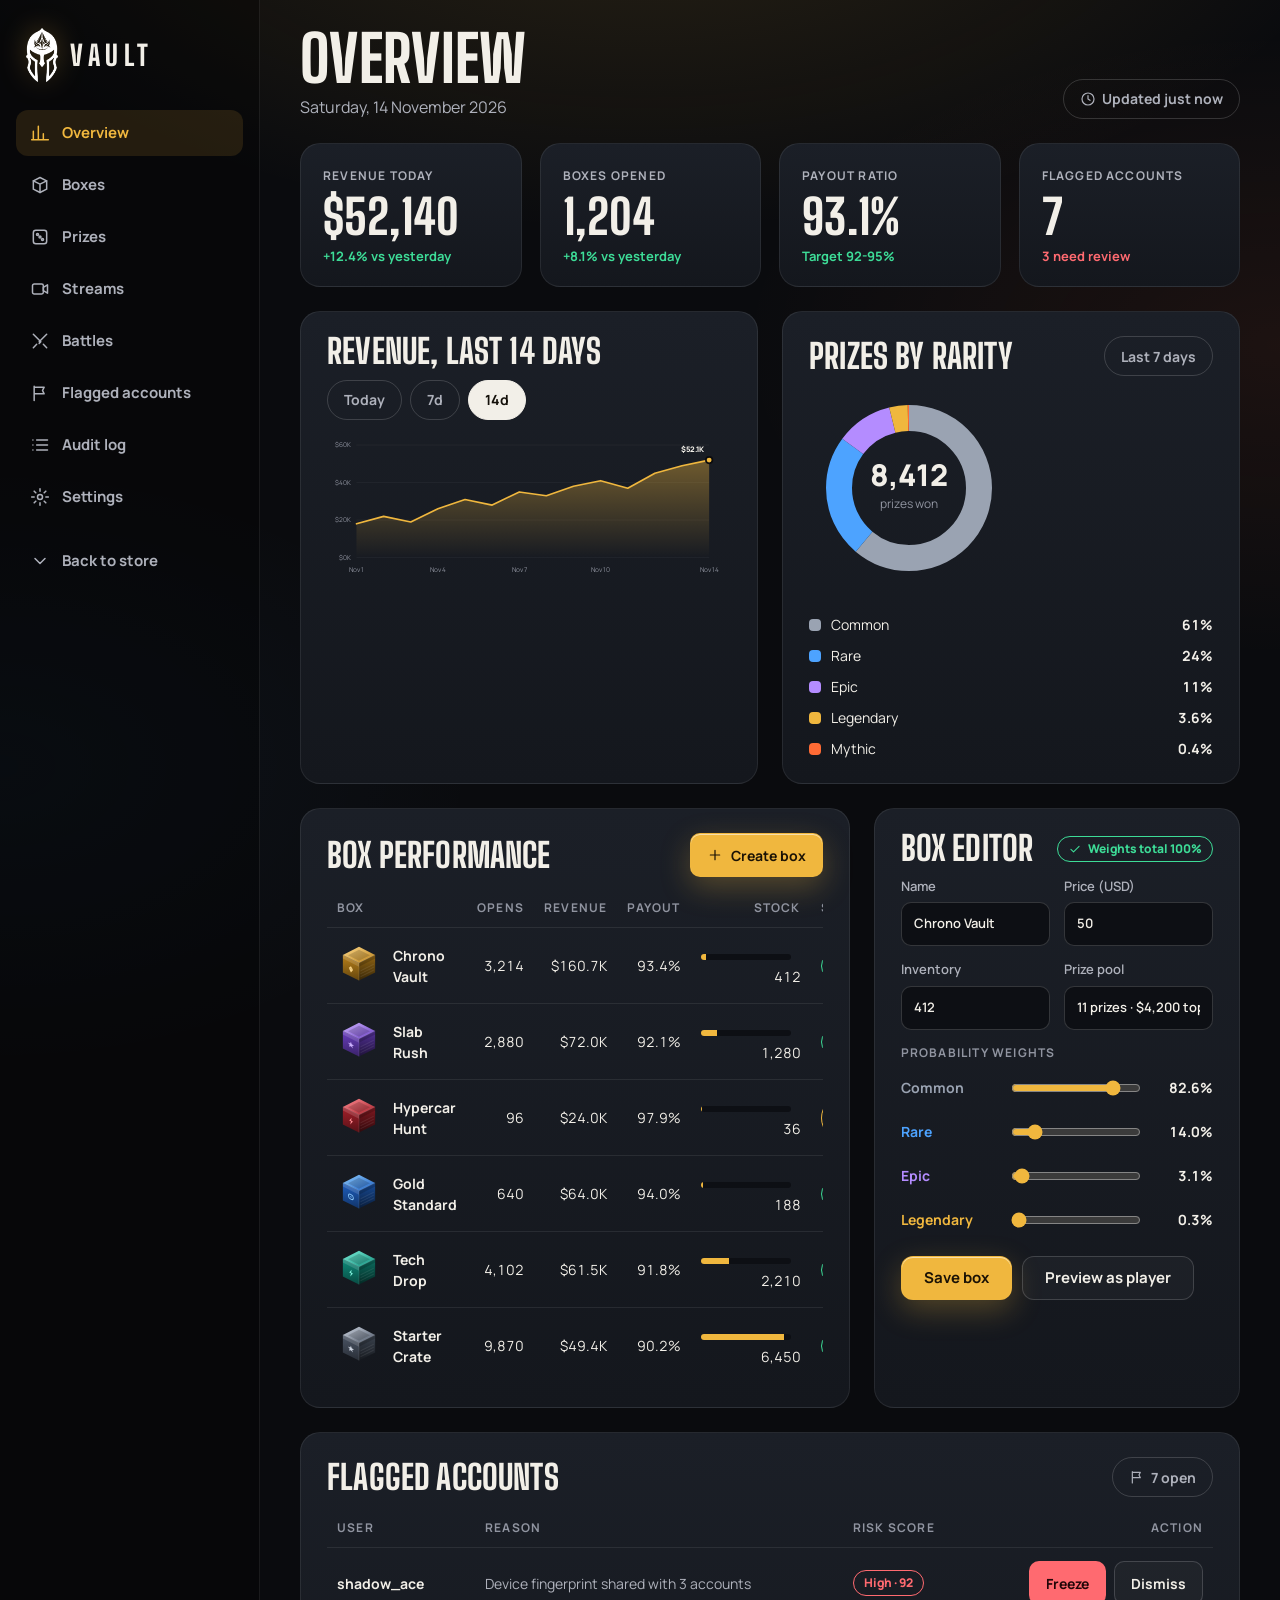
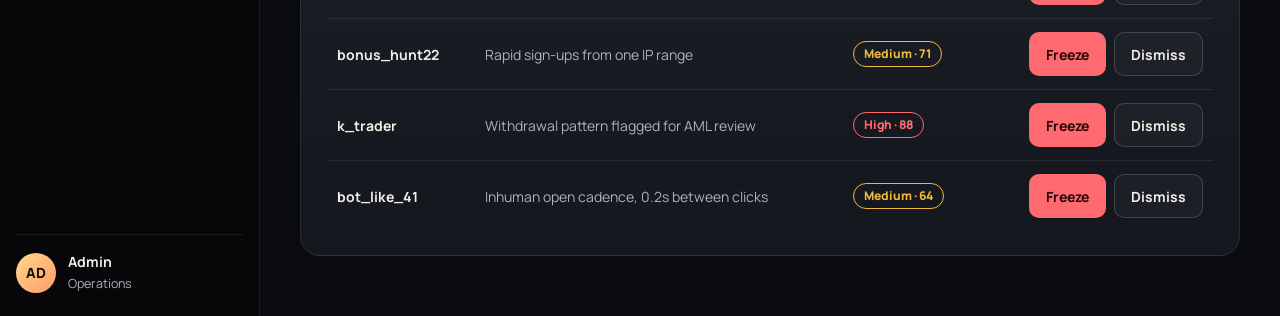
==== admin.html @ a66307c8 "file structure changesd" ====
<!doctype html>
<html lang="en">
<head>
<meta charset="utf-8">
<meta name="viewport" content="width=device-width, initial-scale=1">
<title>Vault Admin</title>
<link rel="preconnect" href="https://fonts.googleapis.com">
<link rel="preconnect" href="https://fonts.gstatic.com" crossorigin>
<link href="https://fonts.googleapis.com/css2?family=Big+Shoulders+Display:wght@700;800;900&family=Manrope:wght@400;500;600;700;800&display=swap" rel="stylesheet">
<link rel="icon" href="assets/vault-helmet.png">
<link rel="stylesheet" href="css/base.css">
<link rel="stylesheet" href="css/admin.css">
</head>
<body>
<div class="pg"><div class="ad"><aside class="sb"><a class="brand" href="index.html"><img src="assets/vault-helmet.png" alt=""><b>Vault</b></a><a class="n on" href="admin.html"><svg class="ic" width="20" height="20" viewBox="0 0 24 24" fill="none" stroke="currentColor" stroke-width="1.8" stroke-linecap="round" stroke-linejoin="round" aria-hidden="true"><path d="M4 20V10M10 20V4M16 20v-7M22 20H2"/></svg>Overview</a><a class="n" href="admin.html"><svg class="ic" width="20" height="20" viewBox="0 0 24 24" fill="none" stroke="currentColor" stroke-width="1.8" stroke-linecap="round" stroke-linejoin="round" aria-hidden="true"><path d="M12 3l8 4v10l-8 4-8-4V7z"/><path d="M4 7l8 4 8-4M12 11v10"/></svg>Boxes</a><a class="n" href="admin.html"><svg class="ic" width="20" height="20" viewBox="0 0 24 24" fill="none" stroke="currentColor" stroke-width="1.8" stroke-linecap="round" stroke-linejoin="round" aria-hidden="true"><rect x="4" y="4" width="16" height="16" rx="3"/><circle cx="9" cy="9" r="1.2"/><circle cx="15" cy="15" r="1.2"/><circle cx="12" cy="12" r="1.2"/></svg>Prizes</a><a class="n" href="admin.html"><svg class="ic" width="20" height="20" viewBox="0 0 24 24" fill="none" stroke="currentColor" stroke-width="1.8" stroke-linecap="round" stroke-linejoin="round" aria-hidden="true"><rect x="3" y="6" width="13" height="12" rx="2"/><path d="M16 10l5-3v10l-5-3z"/></svg>Streams</a><a class="n" href="admin.html"><svg class="ic" width="20" height="20" viewBox="0 0 24 24" fill="none" stroke="currentColor" stroke-width="1.8" stroke-linecap="round" stroke-linejoin="round" aria-hidden="true"><path d="M4 4l9 9M20 4l-9 9M4 20l4-4M20 20l-4-4M13 13l-2 2"/></svg>Battles</a><a class="n" href="admin.html"><svg class="ic" width="20" height="20" viewBox="0 0 24 24" fill="none" stroke="currentColor" stroke-width="1.8" stroke-linecap="round" stroke-linejoin="round" aria-hidden="true"><path d="M5 21V4M5 5h12l-2 4 2 4H5"/></svg>Flagged accounts</a><a class="n" href="admin.html"><svg class="ic" width="20" height="20" viewBox="0 0 24 24" fill="none" stroke="currentColor" stroke-width="1.8" stroke-linecap="round" stroke-linejoin="round" aria-hidden="true"><path d="M8 6h13M8 12h13M8 18h13M3.5 6h.01M3.5 12h.01M3.5 18h.01"/></svg>Audit log</a><a class="n" href="admin.html"><svg class="ic" width="20" height="20" viewBox="0 0 24 24" fill="none" stroke="currentColor" stroke-width="1.8" stroke-linecap="round" stroke-linejoin="round" aria-hidden="true"><circle cx="12" cy="12" r="3"/><path d="M12 2v3M12 19v3M2 12h3M19 12h3M5 5l2 2M17 17l2 2M19 5l-2 2M7 17l-2 2"/></svg>Settings</a><a class="n" href="index.html" style="margin-top:12px"><svg class="ic" width="20" height="20" viewBox="0 0 24 24" fill="none" stroke="currentColor" stroke-width="1.8" stroke-linecap="round" stroke-linejoin="round" aria-hidden="true"><path d="M6 9l6 6 6-6"/></svg> Back to store</a><div class="g"><span class="av">AD</span><span><b style="display:block;font-size:14px">Admin</b><small style="color:var(--mu)">Operations</small></span></div></aside><main class="mn"><div style="display:flex;justify-content:space-between;align-items:flex-end;gap:16px;flex-wrap:wrap"><div><h1 class="disp" style="font-size:64px">Overview</h1><p class="sub" style="margin-top:6px">Saturday, 14 November 2026</p></div><span class="chip"><svg class="ic" width="16" height="16" viewBox="0 0 24 24" fill="none" stroke="currentColor" stroke-width="1.8" stroke-linecap="round" stroke-linejoin="round" aria-hidden="true"><circle cx="12" cy="12" r="9"/><path d="M12 7v5l3 2"/></svg> Updated just now</span></div><div class="k4"><div class="card kp"><small>Revenue today</small><div class="v num">$52,140</div><div class="d up ">+12.4% vs yesterday</div></div><div class="card kp"><small>Boxes opened</small><div class="v num">1,204</div><div class="d up ">+8.1% vs yesterday</div></div><div class="card kp"><small>Payout ratio</small><div class="v num">93.1%</div><div class="d up ">Target 92-95%</div></div><div class="card kp"><small>Flagged accounts</small><div class="v num">7</div><div class="d dn ">3 need review</div></div></div><div class="two"><div class="card pn"><div class="hd"><h2 class="disp">Revenue, last 14 days</h2><div style="display:flex;gap:8px"><button class="chip" type="button">Today</button><button class="chip" type="button">7d</button><button class="chip on" type="button">14d</button></div></div><svg viewBox="0 0 740 270" style="width:100%;height:auto;display:block" role="img" aria-label="Revenue from Nov 1 to Nov 14 rising from 18 thousand to 52 thousand dollars"><defs><linearGradient id="rv" x1="0" y1="0" x2="0" y2="1"><stop offset="0" stop-color="#f0b73e" stop-opacity=".4"/><stop offset="1" stop-color="#f0b73e" stop-opacity="0"/></linearGradient></defs><line x1="54" x2="700" y1="230.0" y2="230.0" stroke="rgba(255,255,255,.08)"/><text x="44" y="234.0" text-anchor="end" fill="#9094a0" font-size="12">$0K</text><line x1="54" x2="700" y1="161.3" y2="161.3" stroke="rgba(255,255,255,.08)"/><text x="44" y="165.3" text-anchor="end" fill="#9094a0" font-size="12">$20K</text><line x1="54" x2="700" y1="92.7" y2="92.7" stroke="rgba(255,255,255,.08)"/><text x="44" y="96.7" text-anchor="end" fill="#9094a0" font-size="12">$40K</text><line x1="54" x2="700" y1="24.0" y2="24.0" stroke="rgba(255,255,255,.08)"/><text x="44" y="28.0" text-anchor="end" fill="#9094a0" font-size="12">$60K</text><text x="54.0" y="256" text-anchor="middle" fill="#9094a0" font-size="12">Nov 1</text><text x="203.1" y="256" text-anchor="middle" fill="#9094a0" font-size="12">Nov 4</text><text x="352.2" y="256" text-anchor="middle" fill="#9094a0" font-size="12">Nov 7</text><text x="501.2" y="256" text-anchor="middle" fill="#9094a0" font-size="12">Nov 10</text><text x="700.0" y="256" text-anchor="middle" fill="#9094a0" font-size="12">Nov 14</text><path d="M54.0 168.2 L103.7 154.5 L153.4 164.8 L203.1 140.7 L252.8 123.6 L302.5 133.9 L352.2 109.8 L401.8 116.7 L451.5 99.5 L501.2 89.2 L550.9 103.0 L600.6 75.5 L650.3 61.8 L700.0 51.5 L700 230 L54 230Z" fill="url(#rv)"/><path d="M54.0 168.2 L103.7 154.5 L153.4 164.8 L203.1 140.7 L252.8 123.6 L302.5 133.9 L352.2 109.8 L401.8 116.7 L451.5 99.5 L501.2 89.2 L550.9 103.0 L600.6 75.5 L650.3 61.8 L700.0 51.5" fill="none" stroke="#f0b73e" stroke-width="3" stroke-linejoin="round" stroke-linecap="round"/><circle cx="700.0" cy="51.5" r="6" fill="#f0b73e" stroke="#0a0b0e" stroke-width="3"/><text x="690.0" y="37.5" text-anchor="end" fill="#f2efe8" font-size="14" font-weight="800">$52.1K</text></svg></div><div class="card pn"><div class="hd"><h2 class="disp">Prizes by rarity</h2><span class="chip">Last 7 days</span></div><div style="display:flex;gap:26px;align-items:center;flex-wrap:wrap"><svg viewBox="0 0 200 200" width="200" height="200" role="img" aria-label="Prize distribution by rarity: 61 percent common, 24 rare, 11 epic, 3.6 legendary, 0.4 mythic"><circle cx="100" cy="100" r="70" fill="none" stroke="#9aa3b2" stroke-width="26" stroke-dasharray="268.29 171.53" stroke-dashoffset="0.00" transform="rotate(-90 100 100)"/><circle cx="100" cy="100" r="70" fill="none" stroke="#4da3ff" stroke-width="26" stroke-dasharray="105.56 334.26" stroke-dashoffset="-268.29" transform="rotate(-90 100 100)"/><circle cx="100" cy="100" r="70" fill="none" stroke="#b48cff" stroke-width="26" stroke-dasharray="48.38 391.44" stroke-dashoffset="-373.85" transform="rotate(-90 100 100)"/><circle cx="100" cy="100" r="70" fill="none" stroke="#f0b73e" stroke-width="26" stroke-dasharray="15.83 423.99" stroke-dashoffset="-422.23" transform="rotate(-90 100 100)"/><circle cx="100" cy="100" r="70" fill="none" stroke="#ff6b35" stroke-width="26" stroke-dasharray="1.76 438.06" stroke-dashoffset="-438.06" transform="rotate(-90 100 100)"/><text x="100" y="98" text-anchor="middle" fill="#f2efe8" font-size="30" font-weight="800">8,412</text><text x="100" y="120" text-anchor="middle" fill="#9094a0" font-size="12">prizes won</text></svg><div class="lg2" style="flex:1;min-width:180px"><div><i style="background:#9aa3b2"></i>Common<b class="num">61%</b></div><div><i style="background:#4da3ff"></i>Rare<b class="num">24%</b></div><div><i style="background:#b48cff"></i>Epic<b class="num">11%</b></div><div><i style="background:#f0b73e"></i>Legendary<b class="num">3.6%</b></div><div><i style="background:#ff6b35"></i>Mythic<b class="num">0.4%</b></div></div></div></div></div><div class="two" style="grid-template-columns:minmax(0,1.5fr) minmax(0,1fr)"><div class="card pn"><div class="hd"><h2 class="disp">Box performance</h2><a class="btn gold sm" href="admin.html"><svg class="ic" width="16" height="16" viewBox="0 0 24 24" fill="none" stroke="currentColor" stroke-width="1.8" stroke-linecap="round" stroke-linejoin="round" aria-hidden="true"><path d="M12 5v14M5 12h14"/></svg> Create box</a></div><div class="ov"><table><thead><tr><th>Box</th><th class="r">Opens</th><th class="r">Revenue</th><th class="r">Payout</th><th class="r">Stock</th><th>Status</th></tr></thead><tbody><tr><td><span style="display:flex;gap:12px;align-items:center"><span class="mini2"><svg viewBox="0 0 120 120" aria-hidden="true"><defs>
<linearGradient id="c88t" x1="0" y1="0" x2="1" y2="1"><stop offset="0" stop-color="#ffd98a"/><stop offset="1" stop-color="#b8801a"/></linearGradient>
<linearGradient id="c88l" x1="0" y1="0" x2="0" y2="1"><stop offset="0" stop-color="#b8801a"/><stop offset="1" stop-color="#65460e"/></linearGradient>
<linearGradient id="c88r" x1="0" y1="0" x2="0" y2="1"><stop offset="0" stop-color="#936614"/><stop offset="1" stop-color="#372607"/></linearGradient></defs>
<polygon points="16,38 60,60 60,108 16,86" fill="url(#c88l)"/>
<polygon points="104,38 60,60 60,108 104,86" fill="url(#c88r)"/>
<polygon points="60,16 104,38 60,60 16,38" fill="url(#c88t)"/>
<polygon points="60,24 90,39 60,54 30,39" fill="#000" opacity=".16"/>
<polygon points="16,38 60,60 60,70 16,48" fill="#fff" opacity=".14"/>
<polygon points="104,38 60,60 60,70 104,48" fill="#000" opacity=".18"/>
<g transform="matrix(1 .5 0 1 16 38)"><g transform="translate(22 27) scale(.6) translate(-22 -34)"><path d="M22 22 L32 34 L22 50 L12 34Z" fill="#ffd98a" opacity=".95"/><path d="M12 34 H32" stroke="#65460e" stroke-width="1.2" opacity=".6"/></g></g>
<g stroke="#fff" opacity=".3" stroke-width=".9"><path d="M60 60 V108"/><path d="M16 38 L60 60 L104 38" fill="none"/></g>
<g transform="matrix(1 -.5 0 1 60 60)" fill="#fff" opacity=".08"><rect x="4" y="22" width="36" height="3"/><rect x="4" y="30" width="36" height="3"/><rect x="4" y="38" width="36" height="3"/></g>
</svg></span><b>Chrono Vault</b></span></td><td class="r num">3,214</td><td class="r num">$160.7K</td><td class="r num">93.4%</td><td class="r num"><span class="bar"><i style="width:5.885714285714286%"></i></span>412</td><td><span class="pill p-ok">Active</span></td></tr><tr><td><span style="display:flex;gap:12px;align-items:center"><span class="mini2"><svg viewBox="0 0 120 120" aria-hidden="true"><defs>
<linearGradient id="c89t" x1="0" y1="0" x2="1" y2="1"><stop offset="0" stop-color="#cdb2ff"/><stop offset="1" stop-color="#6a3fc0"/></linearGradient>
<linearGradient id="c89l" x1="0" y1="0" x2="0" y2="1"><stop offset="0" stop-color="#6a3fc0"/><stop offset="1" stop-color="#3a2269"/></linearGradient>
<linearGradient id="c89r" x1="0" y1="0" x2="0" y2="1"><stop offset="0" stop-color="#543299"/><stop offset="1" stop-color="#1f1239"/></linearGradient></defs>
<polygon points="16,38 60,60 60,108 16,86" fill="url(#c89l)"/>
<polygon points="104,38 60,60 60,108 104,86" fill="url(#c89r)"/>
<polygon points="60,16 104,38 60,60 16,38" fill="url(#c89t)"/>
<polygon points="60,24 90,39 60,54 30,39" fill="#000" opacity=".16"/>
<polygon points="16,38 60,60 60,70 16,48" fill="#fff" opacity=".14"/>
<polygon points="104,38 60,60 60,70 104,48" fill="#000" opacity=".18"/>
<g transform="matrix(1 .5 0 1 16 38)"><g transform="translate(22 27) scale(.6) translate(-22 -34)"><path d="M22 20 L25.5 30 L36 30 L27.5 36 L31 46 L22 40 L13 46 L16.5 36 L8 30 L18.5 30Z" fill="#cdb2ff"/></g></g>
<g stroke="#fff" opacity=".3" stroke-width=".9"><path d="M60 60 V108"/><path d="M16 38 L60 60 L104 38" fill="none"/></g>
<g transform="matrix(1 -.5 0 1 60 60)" fill="#fff" opacity=".08"><rect x="4" y="22" width="36" height="3"/><rect x="4" y="30" width="36" height="3"/><rect x="4" y="38" width="36" height="3"/></g>
</svg></span><b>Slab Rush</b></span></td><td class="r num">2,880</td><td class="r num">$72.0K</td><td class="r num">92.1%</td><td class="r num"><span class="bar"><i style="width:18.285714285714285%"></i></span>1,280</td><td><span class="pill p-ok">Active</span></td></tr><tr><td><span style="display:flex;gap:12px;align-items:center"><span class="mini2"><svg viewBox="0 0 120 120" aria-hidden="true"><defs>
<linearGradient id="c90t" x1="0" y1="0" x2="1" y2="1"><stop offset="0" stop-color="#ff8a90"/><stop offset="1" stop-color="#a3202a"/></linearGradient>
<linearGradient id="c90l" x1="0" y1="0" x2="0" y2="1"><stop offset="0" stop-color="#a3202a"/><stop offset="1" stop-color="#591117"/></linearGradient>
<linearGradient id="c90r" x1="0" y1="0" x2="0" y2="1"><stop offset="0" stop-color="#821921"/><stop offset="1" stop-color="#30090c"/></linearGradient></defs>
<polygon points="16,38 60,60 60,108 16,86" fill="url(#c90l)"/>
<polygon points="104,38 60,60 60,108 104,86" fill="url(#c90r)"/>
<polygon points="60,16 104,38 60,60 16,38" fill="url(#c90t)"/>
<polygon points="60,24 90,39 60,54 30,39" fill="#000" opacity=".16"/>
<polygon points="16,38 60,60 60,70 16,48" fill="#fff" opacity=".14"/>
<polygon points="104,38 60,60 60,70 104,48" fill="#000" opacity=".18"/>
<g transform="matrix(1 .5 0 1 16 38)"><g transform="translate(22 27) scale(.6) translate(-22 -34)"><path d="M25 18 L14 36 H22 L19 52 L31 32 H23Z" fill="#ff8a90"/></g></g>
<g stroke="#fff" opacity=".3" stroke-width=".9"><path d="M60 60 V108"/><path d="M16 38 L60 60 L104 38" fill="none"/></g>
<g transform="matrix(1 -.5 0 1 60 60)" fill="#fff" opacity=".08"><rect x="4" y="22" width="36" height="3"/><rect x="4" y="30" width="36" height="3"/><rect x="4" y="38" width="36" height="3"/></g>
</svg></span><b>Hypercar Hunt</b></span></td><td class="r num">96</td><td class="r num">$24.0K</td><td class="r num">97.9%</td><td class="r num"><span class="bar"><i style="width:0.5142857142857142%"></i></span>36</td><td><span class="pill p-w">Low stock</span></td></tr><tr><td><span style="display:flex;gap:12px;align-items:center"><span class="mini2"><svg viewBox="0 0 120 120" aria-hidden="true"><defs>
<linearGradient id="c91t" x1="0" y1="0" x2="1" y2="1"><stop offset="0" stop-color="#8ccbff"/><stop offset="1" stop-color="#1f5fbf"/></linearGradient>
<linearGradient id="c91l" x1="0" y1="0" x2="0" y2="1"><stop offset="0" stop-color="#1f5fbf"/><stop offset="1" stop-color="#113469"/></linearGradient>
<linearGradient id="c91r" x1="0" y1="0" x2="0" y2="1"><stop offset="0" stop-color="#184c98"/><stop offset="1" stop-color="#091c39"/></linearGradient></defs>
<polygon points="16,38 60,60 60,108 16,86" fill="url(#c91l)"/>
<polygon points="104,38 60,60 60,108 104,86" fill="url(#c91r)"/>
<polygon points="60,16 104,38 60,60 16,38" fill="url(#c91t)"/>
<polygon points="60,24 90,39 60,54 30,39" fill="#000" opacity=".16"/>
<polygon points="16,38 60,60 60,70 16,48" fill="#fff" opacity=".14"/>
<polygon points="104,38 60,60 60,70 104,48" fill="#000" opacity=".18"/>
<g transform="matrix(1 .5 0 1 16 38)"><g transform="translate(22 27) scale(.6) translate(-22 -34)"><circle cx="22" cy="34" r="11" fill="none" stroke="#8ccbff" stroke-width="4"/><circle cx="22" cy="34" r="3" fill="#8ccbff"/></g></g>
<g stroke="#fff" opacity=".3" stroke-width=".9"><path d="M60 60 V108"/><path d="M16 38 L60 60 L104 38" fill="none"/></g>
<g transform="matrix(1 -.5 0 1 60 60)" fill="#fff" opacity=".08"><rect x="4" y="22" width="36" height="3"/><rect x="4" y="30" width="36" height="3"/><rect x="4" y="38" width="36" height="3"/></g>
</svg></span><b>Gold Standard</b></span></td><td class="r num">640</td><td class="r num">$64.0K</td><td class="r num">94.0%</td><td class="r num"><span class="bar"><i style="width:2.6857142857142855%"></i></span>188</td><td><span class="pill p-ok">Active</span></td></tr><tr><td><span style="display:flex;gap:12px;align-items:center"><span class="mini2"><svg viewBox="0 0 120 120" aria-hidden="true"><defs>
<linearGradient id="c92t" x1="0" y1="0" x2="1" y2="1"><stop offset="0" stop-color="#7ef0da"/><stop offset="1" stop-color="#0f8b7a"/></linearGradient>
<linearGradient id="c92l" x1="0" y1="0" x2="0" y2="1"><stop offset="0" stop-color="#0f8b7a"/><stop offset="1" stop-color="#084c43"/></linearGradient>
<linearGradient id="c92r" x1="0" y1="0" x2="0" y2="1"><stop offset="0" stop-color="#0c6f61"/><stop offset="1" stop-color="#042924"/></linearGradient></defs>
<polygon points="16,38 60,60 60,108 16,86" fill="url(#c92l)"/>
<polygon points="104,38 60,60 60,108 104,86" fill="url(#c92r)"/>
<polygon points="60,16 104,38 60,60 16,38" fill="url(#c92t)"/>
<polygon points="60,24 90,39 60,54 30,39" fill="#000" opacity=".16"/>
<polygon points="16,38 60,60 60,70 16,48" fill="#fff" opacity=".14"/>
<polygon points="104,38 60,60 60,70 104,48" fill="#000" opacity=".18"/>
<g transform="matrix(1 .5 0 1 16 38)"><g transform="translate(22 27) scale(.6) translate(-22 -34)"><path d="M25 18 L14 36 H22 L19 52 L31 32 H23Z" fill="#7ef0da"/></g></g>
<g stroke="#fff" opacity=".3" stroke-width=".9"><path d="M60 60 V108"/><path d="M16 38 L60 60 L104 38" fill="none"/></g>
<g transform="matrix(1 -.5 0 1 60 60)" fill="#fff" opacity=".08"><rect x="4" y="22" width="36" height="3"/><rect x="4" y="30" width="36" height="3"/><rect x="4" y="38" width="36" height="3"/></g>
</svg></span><b>Tech Drop</b></span></td><td class="r num">4,102</td><td class="r num">$61.5K</td><td class="r num">91.8%</td><td class="r num"><span class="bar"><i style="width:31.571428571428573%"></i></span>2,210</td><td><span class="pill p-ok">Active</span></td></tr><tr><td><span style="display:flex;gap:12px;align-items:center"><span class="mini2"><svg viewBox="0 0 120 120" aria-hidden="true"><defs>
<linearGradient id="c93t" x1="0" y1="0" x2="1" y2="1"><stop offset="0" stop-color="#cfd6e2"/><stop offset="1" stop-color="#4b5565"/></linearGradient>
<linearGradient id="c93l" x1="0" y1="0" x2="0" y2="1"><stop offset="0" stop-color="#4b5565"/><stop offset="1" stop-color="#292e37"/></linearGradient>
<linearGradient id="c93r" x1="0" y1="0" x2="0" y2="1"><stop offset="0" stop-color="#3c4450"/><stop offset="1" stop-color="#16191e"/></linearGradient></defs>
<polygon points="16,38 60,60 60,108 16,86" fill="url(#c93l)"/>
<polygon points="104,38 60,60 60,108 104,86" fill="url(#c93r)"/>
<polygon points="60,16 104,38 60,60 16,38" fill="url(#c93t)"/>
<polygon points="60,24 90,39 60,54 30,39" fill="#000" opacity=".16"/>
<polygon points="16,38 60,60 60,70 16,48" fill="#fff" opacity=".14"/>
<polygon points="104,38 60,60 60,70 104,48" fill="#000" opacity=".18"/>
<g transform="matrix(1 .5 0 1 16 38)"><g transform="translate(22 27) scale(.6) translate(-22 -34)"><path d="M22 20 L25.5 30 L36 30 L27.5 36 L31 46 L22 40 L13 46 L16.5 36 L8 30 L18.5 30Z" fill="#cfd6e2"/></g></g>
<g stroke="#fff" opacity=".3" stroke-width=".9"><path d="M60 60 V108"/><path d="M16 38 L60 60 L104 38" fill="none"/></g>
<g transform="matrix(1 -.5 0 1 60 60)" fill="#fff" opacity=".08"><rect x="4" y="22" width="36" height="3"/><rect x="4" y="30" width="36" height="3"/><rect x="4" y="38" width="36" height="3"/></g>
</svg></span><b>Starter Crate</b></span></td><td class="r num">9,870</td><td class="r num">$49.4K</td><td class="r num">90.2%</td><td class="r num"><span class="bar"><i style="width:92.14285714285714%"></i></span>6,450</td><td><span class="pill p-ok">Active</span></td></tr></tbody></table></div></div><div class="card pn"><div class="hd"><h2 class="disp">Box editor</h2><span class="pill p-ok"><svg class="ic" width="14" height="14" viewBox="0 0 24 24" fill="none" stroke="currentColor" stroke-width="1.8" stroke-linecap="round" stroke-linejoin="round" aria-hidden="true"><path d="M5 12.5l4.5 4.5L19 7.5"/></svg> Weights total 100%</span></div>
<div class="f2"><div class="fld"><label for="bn">Name</label><input id="bn" type="text" value="Chrono Vault"></div><div class="fld"><label for="bp">Price (USD)</label><input id="bp" type="number" value="50"></div></div>
<div class="f2"><div class="fld"><label for="bi">Inventory</label><input id="bi" type="number" value="412"></div><div class="fld"><label for="bz">Prize pool</label><input id="bz" type="text" value="11 prizes &middot; $4,200 top"></div></div>
<div style="font-size:12px;font-weight:700;letter-spacing:.1em;text-transform:uppercase;color:var(--di);margin:6px 0 4px">Probability weights</div><div class="sl"><label for="w0" style="color:#9aa3b2;font-weight:700">Common</label><input id="w0" type="range" min="0" max="100" step="0.1" value="82.6"><b class="num">82.6%</b></div><div class="sl"><label for="w1" style="color:#4da3ff;font-weight:700">Rare</label><input id="w1" type="range" min="0" max="100" step="0.1" value="14.0"><b class="num">14.0%</b></div><div class="sl"><label for="w2" style="color:#b48cff;font-weight:700">Epic</label><input id="w2" type="range" min="0" max="100" step="0.1" value="3.1"><b class="num">3.1%</b></div><div class="sl"><label for="w3" style="color:#f0b73e;font-weight:700">Legendary</label><input id="w3" type="range" min="0" max="100" step="0.1" value="0.3"><b class="num">0.3%</b></div>
<div style="display:flex;gap:10px;margin-top:14px;flex-wrap:wrap"><a class="btn gold" href="admin.html">Save box</a><a class="btn ghost" href="box.html">Preview as player</a></div></div></div><div class="card pn"><div class="hd"><h2 class="disp">Flagged accounts</h2><span class="chip"><svg class="ic" width="16" height="16" viewBox="0 0 24 24" fill="none" stroke="currentColor" stroke-width="1.8" stroke-linecap="round" stroke-linejoin="round" aria-hidden="true"><path d="M5 21V4M5 5h12l-2 4 2 4H5"/></svg> 7 open</span></div><div class="ov"><table><thead><tr><th>User</th><th>Reason</th><th>Risk score</th><th class="r">Action</th></tr></thead><tbody><tr><td><b>shadow_ace</b></td><td style="color:var(--mu)">Device fingerprint shared with 3 accounts</td><td><span class="pill p-r">High &middot; 92</span></td><td class="r"><span style="display:inline-flex;gap:8px"><a class="btn sm red" href="admin.html">Freeze</a><a class="btn sm ghost" href="admin.html">Dismiss</a></span></td></tr><tr><td><b>bonus_hunt22</b></td><td style="color:var(--mu)">Rapid sign-ups from one IP range</td><td><span class="pill p-w">Medium &middot; 71</span></td><td class="r"><span style="display:inline-flex;gap:8px"><a class="btn sm red" href="admin.html">Freeze</a><a class="btn sm ghost" href="admin.html">Dismiss</a></span></td></tr><tr><td><b>k_trader</b></td><td style="color:var(--mu)">Withdrawal pattern flagged for AML review</td><td><span class="pill p-r">High &middot; 88</span></td><td class="r"><span style="display:inline-flex;gap:8px"><a class="btn sm red" href="admin.html">Freeze</a><a class="btn sm ghost" href="admin.html">Dismiss</a></span></td></tr><tr><td><b>bot_like_41</b></td><td style="color:var(--mu)">Inhuman open cadence, 0.2s between clicks</td><td><span class="pill p-w">Medium &middot; 64</span></td><td class="r"><span style="display:inline-flex;gap:8px"><a class="btn sm red" href="admin.html">Freeze</a><a class="btn sm ghost" href="admin.html">Dismiss</a></span></td></tr></tbody></table></div></div></main></div></div>
</body>
</html>
---- css/base.css ----
:root{--bg:#0a0b0e;--sf:#14171d;--sf2:#1b1f27;--ln:rgba(255,255,255,.08);--ln2:rgba(255,255,255,.16);--tx:#f2efe8;--mu:#aeb1bb;--di:#9094a0;--gold:#f0b73e;--gold2:#ffd98a;--ember:#ff6b35;--crim:#ff6a70;--ok:#3ddc97;--com:#9aa3b2;--rare:#4da3ff;--epic:#b48cff;--leg:#f0b73e;--myth:#ff6b35}
*{box-sizing:border-box}
body{margin:0;background:#0a0b0e}
a{color:inherit}
.pg{min-height:100%;background:radial-gradient(1200px 620px at 50% -8%,rgba(240,183,62,.14),transparent 62%),radial-gradient(900px 520px at 100% 18%,rgba(255,107,53,.08),transparent 60%),radial-gradient(800px 500px at 0% 40%,rgba(77,163,255,.05),transparent 60%),var(--bg);color:var(--tx);font-family:'Manrope',system-ui,sans-serif;font-size:15px;line-height:1.5;overflow:hidden}
.wrap{max-width:1344px;margin:0 auto;padding:0 40px}
.disp{font-family:'Big Shoulders Display','Arial Narrow',Impact,sans-serif;font-weight:800;text-transform:uppercase;line-height:.92;letter-spacing:.005em;margin:0}
.mono{font-family:ui-monospace,'SF Mono',Menlo,Consolas,monospace;font-variant-numeric:tabular-nums}
.num{font-variant-numeric:tabular-nums}
.ic{flex:none}
.nav{position:relative;z-index:5;border-bottom:1px solid var(--ln);background:rgba(10,11,14,.72);backdrop-filter:blur(12px)}
.nav .wrap{display:flex;align-items:center;gap:28px;min-height:76px;flex-wrap:wrap;padding-top:8px;padding-bottom:8px}
.brand{display:flex;align-items:center;gap:12px;text-decoration:none;color:var(--tx)}
.brand img{width:32px;height:auto;display:block;filter:drop-shadow(0 0 14px rgba(240,183,62,.35))}
.brand b{font:800 28px 'Big Shoulders Display',Impact,sans-serif;letter-spacing:.2em;text-transform:uppercase}
.links{display:flex;gap:4px;flex:1;flex-wrap:wrap}
.links a{color:var(--mu);text-decoration:none;padding:0 14px;border-radius:10px;font-weight:700;display:flex;gap:8px;align-items:center;min-height:44px;transition:.2s}
.links a:hover{color:var(--tx);background:rgba(255,255,255,.05)}
.links a.on{color:var(--tx);box-shadow:inset 0 -2px 0 var(--gold)}
.ph{font-size:11px;font-weight:800;letter-spacing:.08em;text-transform:uppercase;color:var(--gold);border:1px solid rgba(240,183,62,.45);border-radius:6px;padding:1px 6px}
.navr{display:flex;align-items:center;gap:12px}
.bal{display:flex;align-items:center;gap:12px;background:var(--sf);border:1px solid var(--ln2);border-radius:999px;padding:5px 5px 5px 18px;font-weight:800;text-decoration:none;color:var(--tx)}
.bal .pl{width:34px;height:34px;border-radius:50%;background:var(--gold);color:#1a1205;display:grid;place-items:center}
.av{width:40px;height:40px;border-radius:50%;display:grid;place-items:center;font-weight:800;font-size:14px;color:#14100a;background:linear-gradient(135deg,#ffd98a,#ff9a6b);flex:none}
.btn{display:inline-flex;align-items:center;justify-content:center;gap:8px;min-height:44px;padding:0 22px;border-radius:12px;font:700 15px 'Manrope',system-ui,sans-serif;text-decoration:none;border:1px solid transparent;cursor:pointer;transition:transform .2s,box-shadow .2s,background .2s;color:var(--tx);white-space:nowrap}
.btn:hover{transform:translateY(-2px)}
.btn:focus-visible,.links a:focus-visible,a:focus-visible{outline:2px solid var(--gold2);outline-offset:3px}
.gold{background:var(--gold);color:#1a1205;box-shadow:0 10px 30px rgba(240,183,62,.28),inset 0 1px 0 rgba(255,255,255,.55)}
.gold:hover{box-shadow:0 14px 38px rgba(240,183,62,.42),inset 0 1px 0 rgba(255,255,255,.55)}
.ghost{border-color:var(--ln2);background:rgba(255,255,255,.03)}
.ghost:hover{background:rgba(255,255,255,.08)}
.red{background:var(--crim);color:#220608}
.lg{min-height:56px;padding:0 32px;font-size:16px;border-radius:14px}
.sm{min-height:44px;padding:0 16px;font-size:14px;border-radius:10px}
.card{background:linear-gradient(180deg,var(--sf2),var(--sf));border:1px solid var(--ln);border-radius:20px}
.chip{display:inline-flex;align-items:center;gap:6px;min-height:40px;padding:0 16px;border-radius:999px;border:1px solid var(--ln2);color:var(--mu);font-weight:700;font-size:14px;background:transparent;text-decoration:none;cursor:pointer;font-family:inherit}
.chip.on{background:var(--tx);color:#14100a;border-color:var(--tx)}
.chip:hover{color:var(--tx);border-color:var(--tx)}.chip.on:hover{color:#14100a}
.tag{display:inline-block;font-size:11px;font-weight:800;letter-spacing:.09em;text-transform:uppercase;padding:2px 8px;border-radius:6px;border:1px solid currentColor;line-height:1.5}
.t-com{color:var(--com)}.t-rare{color:var(--rare)}.t-epic{color:var(--epic)}.t-leg{color:var(--leg)}.t-myth{color:var(--myth)}
.sec{padding:84px 0 0}
.sech{display:flex;align-items:flex-end;justify-content:space-between;gap:20px;flex-wrap:wrap;margin-bottom:28px}
.h2{font-size:56px}
.sub{color:var(--mu);max-width:560px;margin:10px 0 0;font-size:16px}
.odds{display:flex;gap:2px;height:6px;border-radius:99px;overflow:hidden;background:#0b0d11}.odds i{display:block;height:100%}
.bx{padding:16px;display:flex;flex-direction:column;gap:14px;text-decoration:none;color:var(--tx);transition:transform .25s,border-color .25s,box-shadow .25s;position:relative}
.bx:hover{transform:translateY(-5px);border-color:rgba(240,183,62,.5);box-shadow:0 22px 50px rgba(0,0,0,.5),0 0 0 1px rgba(240,183,62,.2)}
.bx:hover .bxa svg{transform:translateY(-6px) scale(1.05)}
.bxa{height:196px;border-radius:14px;display:grid;place-items:center;position:relative;overflow:hidden;background:radial-gradient(closest-side at 50% 58%,var(--gl,rgba(240,183,62,.35)),transparent 80%),repeating-linear-gradient(90deg,rgba(255,255,255,.025) 0 1px,transparent 1px 28px),#0d0f14}
.bxa svg{width:158px;height:158px;filter:drop-shadow(0 16px 20px rgba(0,0,0,.55));transition:transform .35s}
.bxn{font:800 25px 'Big Shoulders Display',Impact,sans-serif;text-transform:uppercase;letter-spacing:.02em;line-height:1}
.bxm{display:flex;justify-content:space-between;align-items:center;gap:10px;color:var(--mu);font-size:13px}
.pr{font:800 26px 'Big Shoulders Display',Impact,sans-serif;color:var(--gold);letter-spacing:.02em}
.stock{position:absolute;top:26px;left:26px;font-size:12px;font-weight:700;background:rgba(10,11,14,.75);border:1px solid var(--ln2);padding:2px 9px;border-radius:99px;color:var(--mu);z-index:2}
.hot{position:absolute;top:26px;right:26px;font-size:11px;font-weight:800;letter-spacing:.08em;text-transform:uppercase;background:var(--ember);color:#240a02;padding:3px 9px;border-radius:6px;z-index:2}
.grid{display:grid;gap:22px}
.g4{grid-template-columns:repeat(auto-fit,minmax(min(270px,100%),1fr))}
.g3{grid-template-columns:repeat(auto-fit,minmax(min(340px,100%),1fr))}
.g2{grid-template-columns:repeat(auto-fit,minmax(min(520px,100%),1fr))}
.row{display:flex;gap:22px;flex-wrap:wrap;align-items:flex-start}
.mini svg{width:34px;height:34px;display:block}
.foot{margin-top:110px;border-top:1px solid var(--ln);background:rgba(0,0,0,.35)}
.foot .wrap{display:flex;gap:40px;flex-wrap:wrap;justify-content:space-between;padding-top:44px;padding-bottom:44px}
.foot p{color:var(--di);font-size:13px;max-width:480px;margin:12px 0 0}
.foot h4{margin:0 0 10px;font-size:12px;letter-spacing:.12em;text-transform:uppercase;color:var(--mu)}
.foot ul{list-style:none;margin:0;padding:0;display:grid;gap:6px}.foot li a{color:var(--di);text-decoration:none;font-size:14px}.foot li a:hover{color:var(--tx)}
.age{display:inline-flex;align-items:center;justify-content:center;width:44px;height:44px;border-radius:50%;border:2px solid var(--mu);font-weight:800;color:var(--mu)}
@keyframes float{0%,100%{transform:translateY(0) rotate(var(--r,0deg))}50%{transform:translateY(-14px) rotate(var(--r,0deg))}}
@keyframes marq{to{transform:translateX(-50%)}}
@keyframes spin{to{transform:rotate(360deg)}}
@keyframes pulse{0%,100%{opacity:1}50%{opacity:.35}}
@keyframes glow{0%,100%{opacity:.7;transform:scale(1)}50%{opacity:1;transform:scale(1.08)}}
@keyframes rise{0%{transform:translateY(0);opacity:0}15%{opacity:1}100%{transform:translateY(-120px);opacity:0}}
@keyframes strip{to{transform:translateX(-50%)}}
@keyframes twinkle{0%,100%{opacity:.2;transform:scale(.6)}50%{opacity:1;transform:scale(1)}}
@media (prefers-reduced-motion:reduce){*{animation:none!important;transition:none!important}}
---- css/admin.css ----
.w{display:flex;align-items:center;gap:12px;padding:12px 0;border-top:1px solid var(--ln)}.w:first-of-type{border-top:0}.w b{display:block;font-size:14px}.w small{color:var(--mu);font-size:12.5px}.w .v{margin-left:auto;font-weight:800;color:var(--gold)}.w .mini svg{width:44px;height:44px}
.ad{display:flex;flex-wrap:wrap;min-height:100%}
.sb{flex:0 0 260px;border-right:1px solid var(--ln);background:rgba(0,0,0,.35);padding:22px 16px;display:flex;flex-direction:column;gap:6px}
.sb .brand{padding:6px 10px 22px}.sb a.n{display:flex;gap:12px;align-items:center;min-height:46px;padding:0 14px;border-radius:12px;text-decoration:none;color:var(--mu);font-weight:700}.sb a.n:hover{background:rgba(255,255,255,.05);color:var(--tx)}.sb a.n.on{background:rgba(240,183,62,.12);color:var(--gold)}
.sb .g{margin-top:auto;border-top:1px solid var(--ln);padding-top:16px;display:flex;gap:12px;align-items:center}
.mn{flex:1 1 800px;min-width:0;padding:30px 40px 60px;display:grid;gap:24px;align-content:start}
.k4{display:grid;grid-template-columns:repeat(auto-fit,minmax(min(220px,100%),1fr));gap:18px}
.kp{padding:20px 22px}.kp small{font-size:12px;font-weight:700;letter-spacing:.1em;text-transform:uppercase;color:var(--mu)}.kp .v{font:800 48px 'Big Shoulders Display',Impact,sans-serif;line-height:1.05;margin:6px 0 4px}.kp .d{font-size:13px;font-weight:700}.up{color:var(--ok)}.dn{color:var(--crim)}
.pn{padding:24px 26px}.pn h2{font-size:34px}.pn .hd{display:flex;justify-content:space-between;align-items:center;gap:12px;flex-wrap:wrap;margin-bottom:12px}
.two{display:grid;grid-template-columns:repeat(auto-fit,minmax(min(440px,100%),1fr));gap:24px}
.lg2{display:grid;gap:10px;font-size:14px;align-content:center}.lg2 div{display:flex;align-items:center;gap:10px}.lg2 i{width:12px;height:12px;border-radius:4px}.lg2 b{margin-left:auto}
table{width:100%;border-collapse:collapse;min-width:560px}th{font-size:12px;letter-spacing:.1em;text-transform:uppercase;color:var(--di);text-align:left;padding:10px 10px;font-weight:700}td{padding:13px 10px;border-top:1px solid var(--ln);font-size:14px}td.r,th.r{text-align:right}
.ov{overflow-x:auto}
.pill{display:inline-flex;align-items:center;gap:6px;font-size:12px;font-weight:800;padding:3px 10px;border-radius:99px;border:1px solid currentColor}.p-ok{color:var(--ok)}.p-w{color:var(--gold)}.p-r{color:var(--crim)}
.bar{display:inline-block;width:90px;height:6px;border-radius:99px;background:#0d0f14;vertical-align:middle;margin-right:10px;overflow:hidden}.bar i{display:block;height:100%;background:var(--gold)}
.fld{display:grid;gap:6px;font-size:13px;color:var(--mu);font-weight:600}.fld input[type=text],.fld input[type=number]{min-height:44px;background:#0d0f14;border:1px solid var(--ln2);border-radius:10px;color:var(--tx);padding:0 12px;font:inherit;width:100%}
.f2{display:grid;grid-template-columns:1fr 1fr;gap:14px;margin-bottom:14px}
.sl{display:grid;grid-template-columns:96px 1fr 62px;gap:12px;align-items:center;min-height:44px;font-size:14px}.sl input{accent-color:var(--gold);width:100%}.sl b{text-align:right}
.mini2 svg{width:44px;height:44px}
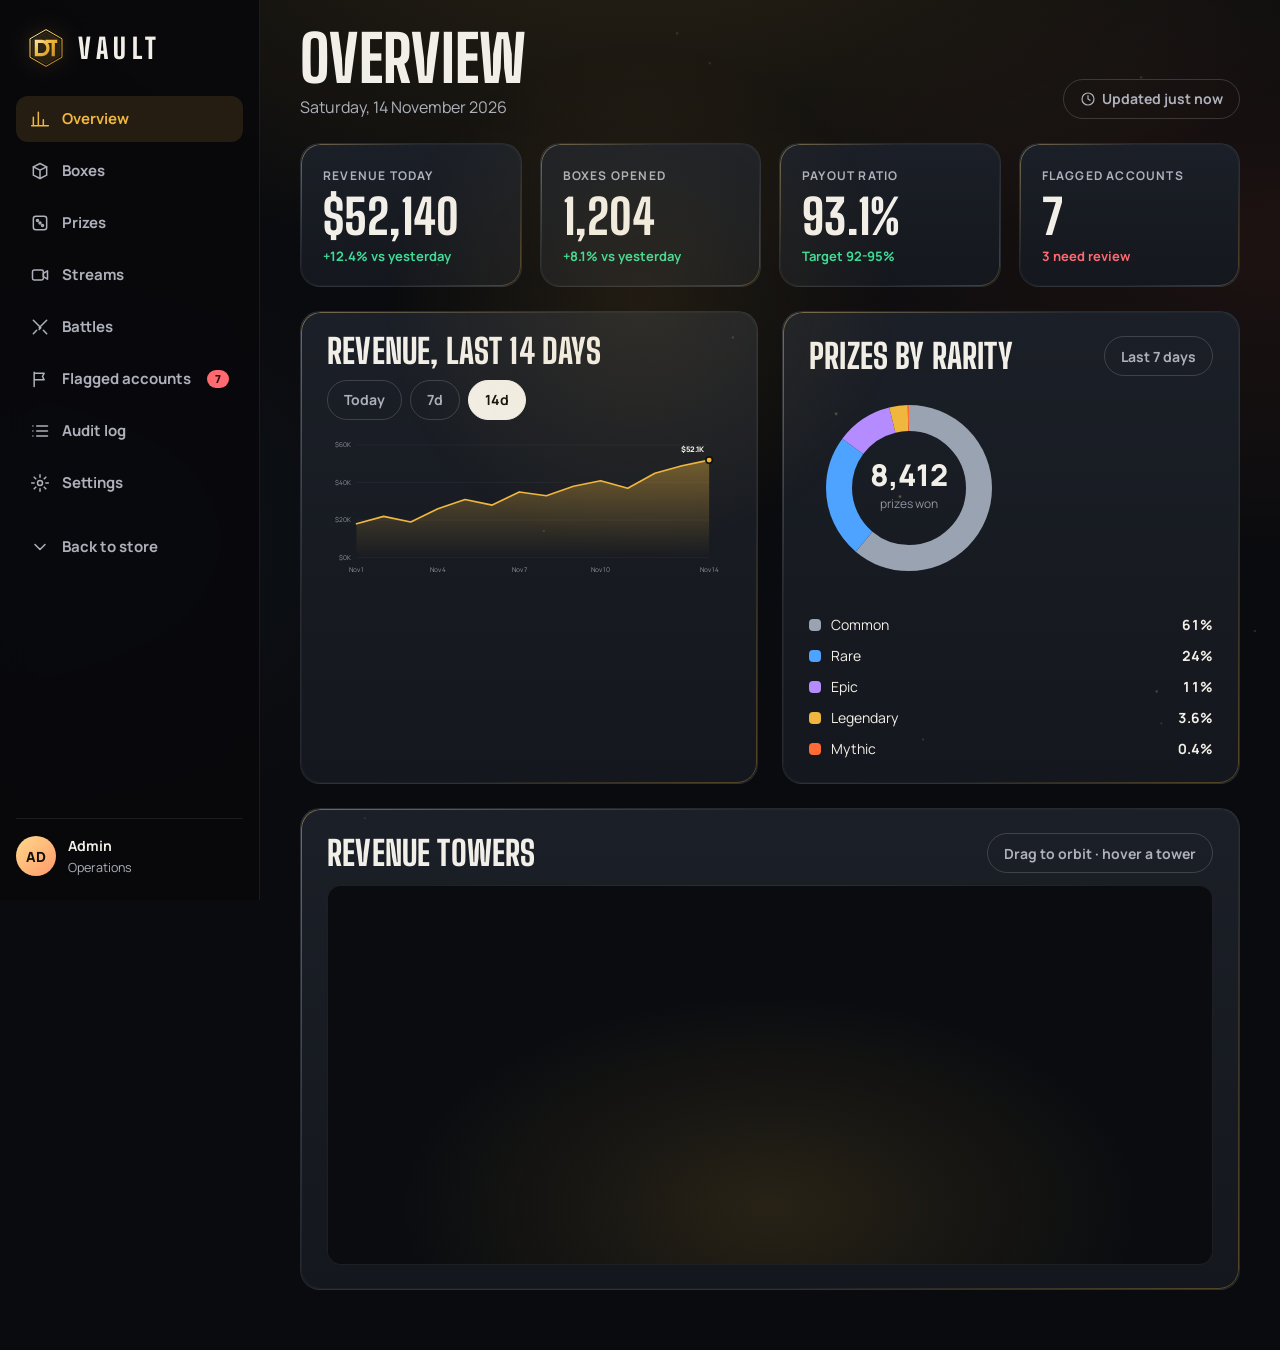
==== commit 47882772: "3d added" ====
--- a/admin.html
+++ b/admin.html
@@ -2,98 +2,49 @@
 <html lang="en">
 <head>
 <meta charset="utf-8">
-<meta name="viewport" content="width=device-width, initial-scale=1">
+<meta name="viewport" content="width=device-width, initial-scale=1, viewport-fit=cover">
+<meta name="theme-color" content="#0a0b0e">
 <title>Vault Admin</title>
+<script>document.documentElement.classList.add('js','loading')</script>
+<style>
+#preloader{position:fixed;inset:0;z-index:9999;display:none;align-items:center;justify-content:center;background:radial-gradient(60% 50% at 50% 45%,#1a1508,#0a0b0e 70%);transition:opacity .6s ease,visibility .6s}
+.js #preloader{display:flex}
+#preloader.out{opacity:0;visibility:hidden}
+html.loading{overflow:hidden}
+.pl-in{display:grid;justify-items:center;gap:22px;padding:24px}
+.pl-logo{width:132px;height:132px;position:relative;animation:plf 2.4s ease-in-out infinite;filter:drop-shadow(0 0 28px rgba(240,183,62,.45))}
+.pl-logo svg{width:100%;height:100%;display:block}
+.pl-logo polygon:first-of-type{stroke-dasharray:560;stroke-dashoffset:560;animation:pld 1.6s .1s ease forwards}
+.pl-logo g{opacity:0;animation:plg .8s .7s ease forwards}
+.pl-word{font:800 30px 'Big Shoulders Display',Impact,sans-serif;letter-spacing:.42em;text-indent:.42em;text-transform:uppercase;color:#f2efe8}
+.pl-bar{width:min(260px,64vw);height:3px;border-radius:99px;background:rgba(255,255,255,.1);overflow:hidden}
+.pl-bar i{display:block;height:100%;transform:scaleX(.05);transform-origin:left;background:linear-gradient(90deg,#b8801a,#ffd98a);box-shadow:0 0 12px rgba(240,183,62,.7)}
+.pl-msg{font:600 13px Manrope,system-ui,sans-serif;letter-spacing:.06em;color:#9094a0;text-align:center;max-width:320px;min-height:18px}
+#preloader.err .pl-bar{display:none}#preloader.err .pl-msg{color:#f2efe8}
+@keyframes plf{0%,100%{transform:translateY(0) scale(1)}50%{transform:translateY(-6px) scale(1.03)}}
+@keyframes pld{to{stroke-dashoffset:0}}
+@keyframes plg{to{opacity:1}}
+</style>
 <link rel="preconnect" href="https://fonts.googleapis.com">
 <link rel="preconnect" href="https://fonts.gstatic.com" crossorigin>
 <link href="https://fonts.googleapis.com/css2?family=Big+Shoulders+Display:wght@700;800;900&family=Manrope:wght@400;500;600;700;800&display=swap" rel="stylesheet">
-<link rel="icon" href="assets/vault-helmet.png">
+<link rel="icon" type="image/svg+xml" href="assets/dt-logo.svg">
 <link rel="stylesheet" href="css/base.css">
 <link rel="stylesheet" href="css/admin.css">
+<link rel="stylesheet" href="css/fx.css">
+<script type="importmap">{"imports":{"three":"./js/lib/three.module.js","three/addons/":"./js/lib/addons/"}}</script>
+<script type="module" src="js/main.js"></script>
 </head>
 <body>
-<div class="pg"><div class="ad"><aside class="sb"><a class="brand" href="index.html"><img src="assets/vault-helmet.png" alt=""><b>Vault</b></a><a class="n on" href="admin.html"><svg class="ic" width="20" height="20" viewBox="0 0 24 24" fill="none" stroke="currentColor" stroke-width="1.8" stroke-linecap="round" stroke-linejoin="round" aria-hidden="true"><path d="M4 20V10M10 20V4M16 20v-7M22 20H2"/></svg>Overview</a><a class="n" href="admin.html"><svg class="ic" width="20" height="20" viewBox="0 0 24 24" fill="none" stroke="currentColor" stroke-width="1.8" stroke-linecap="round" stroke-linejoin="round" aria-hidden="true"><path d="M12 3l8 4v10l-8 4-8-4V7z"/><path d="M4 7l8 4 8-4M12 11v10"/></svg>Boxes</a><a class="n" href="admin.html"><svg class="ic" width="20" height="20" viewBox="0 0 24 24" fill="none" stroke="currentColor" stroke-width="1.8" stroke-linecap="round" stroke-linejoin="round" aria-hidden="true"><rect x="4" y="4" width="16" height="16" rx="3"/><circle cx="9" cy="9" r="1.2"/><circle cx="15" cy="15" r="1.2"/><circle cx="12" cy="12" r="1.2"/></svg>Prizes</a><a class="n" href="admin.html"><svg class="ic" width="20" height="20" viewBox="0 0 24 24" fill="none" stroke="currentColor" stroke-width="1.8" stroke-linecap="round" stroke-linejoin="round" aria-hidden="true"><rect x="3" y="6" width="13" height="12" rx="2"/><path d="M16 10l5-3v10l-5-3z"/></svg>Streams</a><a class="n" href="admin.html"><svg class="ic" width="20" height="20" viewBox="0 0 24 24" fill="none" stroke="currentColor" stroke-width="1.8" stroke-linecap="round" stroke-linejoin="round" aria-hidden="true"><path d="M4 4l9 9M20 4l-9 9M4 20l4-4M20 20l-4-4M13 13l-2 2"/></svg>Battles</a><a class="n" href="admin.html"><svg class="ic" width="20" height="20" viewBox="0 0 24 24" fill="none" stroke="currentColor" stroke-width="1.8" stroke-linecap="round" stroke-linejoin="round" aria-hidden="true"><path d="M5 21V4M5 5h12l-2 4 2 4H5"/></svg>Flagged accounts</a><a class="n" href="admin.html"><svg class="ic" width="20" height="20" viewBox="0 0 24 24" fill="none" stroke="currentColor" stroke-width="1.8" stroke-linecap="round" stroke-linejoin="round" aria-hidden="true"><path d="M8 6h13M8 12h13M8 18h13M3.5 6h.01M3.5 12h.01M3.5 18h.01"/></svg>Audit log</a><a class="n" href="admin.html"><svg class="ic" width="20" height="20" viewBox="0 0 24 24" fill="none" stroke="currentColor" stroke-width="1.8" stroke-linecap="round" stroke-linejoin="round" aria-hidden="true"><circle cx="12" cy="12" r="3"/><path d="M12 2v3M12 19v3M2 12h3M19 12h3M5 5l2 2M17 17l2 2M19 5l-2 2M7 17l-2 2"/></svg>Settings</a><a class="n" href="index.html" style="margin-top:12px"><svg class="ic" width="20" height="20" viewBox="0 0 24 24" fill="none" stroke="currentColor" stroke-width="1.8" stroke-linecap="round" stroke-linejoin="round" aria-hidden="true"><path d="M6 9l6 6 6-6"/></svg> Back to store</a><div class="g"><span class="av">AD</span><span><b style="display:block;font-size:14px">Admin</b><small style="color:var(--mu)">Operations</small></span></div></aside><main class="mn"><div style="display:flex;justify-content:space-between;align-items:flex-end;gap:16px;flex-wrap:wrap"><div><h1 class="disp" style="font-size:64px">Overview</h1><p class="sub" style="margin-top:6px">Saturday, 14 November 2026</p></div><span class="chip"><svg class="ic" width="16" height="16" viewBox="0 0 24 24" fill="none" stroke="currentColor" stroke-width="1.8" stroke-linecap="round" stroke-linejoin="round" aria-hidden="true"><circle cx="12" cy="12" r="9"/><path d="M12 7v5l3 2"/></svg> Updated just now</span></div><div class="k4"><div class="card kp"><small>Revenue today</small><div class="v num">$52,140</div><div class="d up ">+12.4% vs yesterday</div></div><div class="card kp"><small>Boxes opened</small><div class="v num">1,204</div><div class="d up ">+8.1% vs yesterday</div></div><div class="card kp"><small>Payout ratio</small><div class="v num">93.1%</div><div class="d up ">Target 92-95%</div></div><div class="card kp"><small>Flagged accounts</small><div class="v num">7</div><div class="d dn ">3 need review</div></div></div><div class="two"><div class="card pn"><div class="hd"><h2 class="disp">Revenue, last 14 days</h2><div style="display:flex;gap:8px"><button class="chip" type="button">Today</button><button class="chip" type="button">7d</button><button class="chip on" type="button">14d</button></div></div><svg viewBox="0 0 740 270" style="width:100%;height:auto;display:block" role="img" aria-label="Revenue from Nov 1 to Nov 14 rising from 18 thousand to 52 thousand dollars"><defs><linearGradient id="rv" x1="0" y1="0" x2="0" y2="1"><stop offset="0" stop-color="#f0b73e" stop-opacity=".4"/><stop offset="1" stop-color="#f0b73e" stop-opacity="0"/></linearGradient></defs><line x1="54" x2="700" y1="230.0" y2="230.0" stroke="rgba(255,255,255,.08)"/><text x="44" y="234.0" text-anchor="end" fill="#9094a0" font-size="12">$0K</text><line x1="54" x2="700" y1="161.3" y2="161.3" stroke="rgba(255,255,255,.08)"/><text x="44" y="165.3" text-anchor="end" fill="#9094a0" font-size="12">$20K</text><line x1="54" x2="700" y1="92.7" y2="92.7" stroke="rgba(255,255,255,.08)"/><text x="44" y="96.7" text-anchor="end" fill="#9094a0" font-size="12">$40K</text><line x1="54" x2="700" y1="24.0" y2="24.0" stroke="rgba(255,255,255,.08)"/><text x="44" y="28.0" text-anchor="end" fill="#9094a0" font-size="12">$60K</text><text x="54.0" y="256" text-anchor="middle" fill="#9094a0" font-size="12">Nov 1</text><text x="203.1" y="256" text-anchor="middle" fill="#9094a0" font-size="12">Nov 4</text><text x="352.2" y="256" text-anchor="middle" fill="#9094a0" font-size="12">Nov 7</text><text x="501.2" y="256" text-anchor="middle" fill="#9094a0" font-size="12">Nov 10</text><text x="700.0" y="256" text-anchor="middle" fill="#9094a0" font-size="12">Nov 14</text><path d="M54.0 168.2 L103.7 154.5 L153.4 164.8 L203.1 140.7 L252.8 123.6 L302.5 133.9 L352.2 109.8 L401.8 116.7 L451.5 99.5 L501.2 89.2 L550.9 103.0 L600.6 75.5 L650.3 61.8 L700.0 51.5 L700 230 L54 230Z" fill="url(#rv)"/><path d="M54.0 168.2 L103.7 154.5 L153.4 164.8 L203.1 140.7 L252.8 123.6 L302.5 133.9 L352.2 109.8 L401.8 116.7 L451.5 99.5 L501.2 89.2 L550.9 103.0 L600.6 75.5 L650.3 61.8 L700.0 51.5" fill="none" stroke="#f0b73e" stroke-width="3" stroke-linejoin="round" stroke-linecap="round"/><circle cx="700.0" cy="51.5" r="6" fill="#f0b73e" stroke="#0a0b0e" stroke-width="3"/><text x="690.0" y="37.5" text-anchor="end" fill="#f2efe8" font-size="14" font-weight="800">$52.1K</text></svg></div><div class="card pn"><div class="hd"><h2 class="disp">Prizes by rarity</h2><span class="chip">Last 7 days</span></div><div style="display:flex;gap:26px;align-items:center;flex-wrap:wrap"><svg viewBox="0 0 200 200" width="200" height="200" role="img" aria-label="Prize distribution by rarity: 61 percent common, 24 rare, 11 epic, 3.6 legendary, 0.4 mythic"><circle cx="100" cy="100" r="70" fill="none" stroke="#9aa3b2" stroke-width="26" stroke-dasharray="268.29 171.53" stroke-dashoffset="0.00" transform="rotate(-90 100 100)"/><circle cx="100" cy="100" r="70" fill="none" stroke="#4da3ff" stroke-width="26" stroke-dasharray="105.56 334.26" stroke-dashoffset="-268.29" transform="rotate(-90 100 100)"/><circle cx="100" cy="100" r="70" fill="none" stroke="#b48cff" stroke-width="26" stroke-dasharray="48.38 391.44" stroke-dashoffset="-373.85" transform="rotate(-90 100 100)"/><circle cx="100" cy="100" r="70" fill="none" stroke="#f0b73e" stroke-width="26" stroke-dasharray="15.83 423.99" stroke-dashoffset="-422.23" transform="rotate(-90 100 100)"/><circle cx="100" cy="100" r="70" fill="none" stroke="#ff6b35" stroke-width="26" stroke-dasharray="1.76 438.06" stroke-dashoffset="-438.06" transform="rotate(-90 100 100)"/><text x="100" y="98" text-anchor="middle" fill="#f2efe8" font-size="30" font-weight="800">8,412</text><text x="100" y="120" text-anchor="middle" fill="#9094a0" font-size="12">prizes won</text></svg><div class="lg2" style="flex:1;min-width:180px"><div><i style="background:#9aa3b2"></i>Common<b class="num">61%</b></div><div><i style="background:#4da3ff"></i>Rare<b class="num">24%</b></div><div><i style="background:#b48cff"></i>Epic<b class="num">11%</b></div><div><i style="background:#f0b73e"></i>Legendary<b class="num">3.6%</b></div><div><i style="background:#ff6b35"></i>Mythic<b class="num">0.4%</b></div></div></div></div></div><div class="two" style="grid-template-columns:minmax(0,1.5fr) minmax(0,1fr)"><div class="card pn"><div class="hd"><h2 class="disp">Box performance</h2><a class="btn gold sm" href="admin.html"><svg class="ic" width="16" height="16" viewBox="0 0 24 24" fill="none" stroke="currentColor" stroke-width="1.8" stroke-linecap="round" stroke-linejoin="round" aria-hidden="true"><path d="M12 5v14M5 12h14"/></svg> Create box</a></div><div class="ov"><table><thead><tr><th>Box</th><th class="r">Opens</th><th class="r">Revenue</th><th class="r">Payout</th><th class="r">Stock</th><th>Status</th></tr></thead><tbody><tr><td><span style="display:flex;gap:12px;align-items:center"><span class="mini2"><svg viewBox="0 0 120 120" aria-hidden="true"><defs>
-<linearGradient id="c88t" x1="0" y1="0" x2="1" y2="1"><stop offset="0" stop-color="#ffd98a"/><stop offset="1" stop-color="#b8801a"/></linearGradient>
-<linearGradient id="c88l" x1="0" y1="0" x2="0" y2="1"><stop offset="0" stop-color="#b8801a"/><stop offset="1" stop-color="#65460e"/></linearGradient>
-<linearGradient id="c88r" x1="0" y1="0" x2="0" y2="1"><stop offset="0" stop-color="#936614"/><stop offset="1" stop-color="#372607"/></linearGradient></defs>
-<polygon points="16,38 60,60 60,108 16,86" fill="url(#c88l)"/>
-<polygon points="104,38 60,60 60,108 104,86" fill="url(#c88r)"/>
-<polygon points="60,16 104,38 60,60 16,38" fill="url(#c88t)"/>
-<polygon points="60,24 90,39 60,54 30,39" fill="#000" opacity=".16"/>
-<polygon points="16,38 60,60 60,70 16,48" fill="#fff" opacity=".14"/>
-<polygon points="104,38 60,60 60,70 104,48" fill="#000" opacity=".18"/>
-<g transform="matrix(1 .5 0 1 16 38)"><g transform="translate(22 27) scale(.6) translate(-22 -34)"><path d="M22 22 L32 34 L22 50 L12 34Z" fill="#ffd98a" opacity=".95"/><path d="M12 34 H32" stroke="#65460e" stroke-width="1.2" opacity=".6"/></g></g>
-<g stroke="#fff" opacity=".3" stroke-width=".9"><path d="M60 60 V108"/><path d="M16 38 L60 60 L104 38" fill="none"/></g>
-<g transform="matrix(1 -.5 0 1 60 60)" fill="#fff" opacity=".08"><rect x="4" y="22" width="36" height="3"/><rect x="4" y="30" width="36" height="3"/><rect x="4" y="38" width="36" height="3"/></g>
-</svg></span><b>Chrono Vault</b></span></td><td class="r num">3,214</td><td class="r num">$160.7K</td><td class="r num">93.4%</td><td class="r num"><span class="bar"><i style="width:5.885714285714286%"></i></span>412</td><td><span class="pill p-ok">Active</span></td></tr><tr><td><span style="display:flex;gap:12px;align-items:center"><span class="mini2"><svg viewBox="0 0 120 120" aria-hidden="true"><defs>
-<linearGradient id="c89t" x1="0" y1="0" x2="1" y2="1"><stop offset="0" stop-color="#cdb2ff"/><stop offset="1" stop-color="#6a3fc0"/></linearGradient>
-<linearGradient id="c89l" x1="0" y1="0" x2="0" y2="1"><stop offset="0" stop-color="#6a3fc0"/><stop offset="1" stop-color="#3a2269"/></linearGradient>
-<linearGradient id="c89r" x1="0" y1="0" x2="0" y2="1"><stop offset="0" stop-color="#543299"/><stop offset="1" stop-color="#1f1239"/></linearGradient></defs>
-<polygon points="16,38 60,60 60,108 16,86" fill="url(#c89l)"/>
-<polygon points="104,38 60,60 60,108 104,86" fill="url(#c89r)"/>
-<polygon points="60,16 104,38 60,60 16,38" fill="url(#c89t)"/>
-<polygon points="60,24 90,39 60,54 30,39" fill="#000" opacity=".16"/>
-<polygon points="16,38 60,60 60,70 16,48" fill="#fff" opacity=".14"/>
-<polygon points="104,38 60,60 60,70 104,48" fill="#000" opacity=".18"/>
-<g transform="matrix(1 .5 0 1 16 38)"><g transform="translate(22 27) scale(.6) translate(-22 -34)"><path d="M22 20 L25.5 30 L36 30 L27.5 36 L31 46 L22 40 L13 46 L16.5 36 L8 30 L18.5 30Z" fill="#cdb2ff"/></g></g>
-<g stroke="#fff" opacity=".3" stroke-width=".9"><path d="M60 60 V108"/><path d="M16 38 L60 60 L104 38" fill="none"/></g>
-<g transform="matrix(1 -.5 0 1 60 60)" fill="#fff" opacity=".08"><rect x="4" y="22" width="36" height="3"/><rect x="4" y="30" width="36" height="3"/><rect x="4" y="38" width="36" height="3"/></g>
-</svg></span><b>Slab Rush</b></span></td><td class="r num">2,880</td><td class="r num">$72.0K</td><td class="r num">92.1%</td><td class="r num"><span class="bar"><i style="width:18.285714285714285%"></i></span>1,280</td><td><span class="pill p-ok">Active</span></td></tr><tr><td><span style="display:flex;gap:12px;align-items:center"><span class="mini2"><svg viewBox="0 0 120 120" aria-hidden="true"><defs>
-<linearGradient id="c90t" x1="0" y1="0" x2="1" y2="1"><stop offset="0" stop-color="#ff8a90"/><stop offset="1" stop-color="#a3202a"/></linearGradient>
-<linearGradient id="c90l" x1="0" y1="0" x2="0" y2="1"><stop offset="0" stop-color="#a3202a"/><stop offset="1" stop-color="#591117"/></linearGradient>
-<linearGradient id="c90r" x1="0" y1="0" x2="0" y2="1"><stop offset="0" stop-color="#821921"/><stop offset="1" stop-color="#30090c"/></linearGradient></defs>
-<polygon points="16,38 60,60 60,108 16,86" fill="url(#c90l)"/>
-<polygon points="104,38 60,60 60,108 104,86" fill="url(#c90r)"/>
-<polygon points="60,16 104,38 60,60 16,38" fill="url(#c90t)"/>
-<polygon points="60,24 90,39 60,54 30,39" fill="#000" opacity=".16"/>
-<polygon points="16,38 60,60 60,70 16,48" fill="#fff" opacity=".14"/>
-<polygon points="104,38 60,60 60,70 104,48" fill="#000" opacity=".18"/>
-<g transform="matrix(1 .5 0 1 16 38)"><g transform="translate(22 27) scale(.6) translate(-22 -34)"><path d="M25 18 L14 36 H22 L19 52 L31 32 H23Z" fill="#ff8a90"/></g></g>
-<g stroke="#fff" opacity=".3" stroke-width=".9"><path d="M60 60 V108"/><path d="M16 38 L60 60 L104 38" fill="none"/></g>
-<g transform="matrix(1 -.5 0 1 60 60)" fill="#fff" opacity=".08"><rect x="4" y="22" width="36" height="3"/><rect x="4" y="30" width="36" height="3"/><rect x="4" y="38" width="36" height="3"/></g>
-</svg></span><b>Hypercar Hunt</b></span></td><td class="r num">96</td><td class="r num">$24.0K</td><td class="r num">97.9%</td><td class="r num"><span class="bar"><i style="width:0.5142857142857142%"></i></span>36</td><td><span class="pill p-w">Low stock</span></td></tr><tr><td><span style="display:flex;gap:12px;align-items:center"><span class="mini2"><svg viewBox="0 0 120 120" aria-hidden="true"><defs>
-<linearGradient id="c91t" x1="0" y1="0" x2="1" y2="1"><stop offset="0" stop-color="#8ccbff"/><stop offset="1" stop-color="#1f5fbf"/></linearGradient>
-<linearGradient id="c91l" x1="0" y1="0" x2="0" y2="1"><stop offset="0" stop-color="#1f5fbf"/><stop offset="1" stop-color="#113469"/></linearGradient>
-<linearGradient id="c91r" x1="0" y1="0" x2="0" y2="1"><stop offset="0" stop-color="#184c98"/><stop offset="1" stop-color="#091c39"/></linearGradient></defs>
-<polygon points="16,38 60,60 60,108 16,86" fill="url(#c91l)"/>
-<polygon points="104,38 60,60 60,108 104,86" fill="url(#c91r)"/>
-<polygon points="60,16 104,38 60,60 16,38" fill="url(#c91t)"/>
-<polygon points="60,24 90,39 60,54 30,39" fill="#000" opacity=".16"/>
-<polygon points="16,38 60,60 60,70 16,48" fill="#fff" opacity=".14"/>
-<polygon points="104,38 60,60 60,70 104,48" fill="#000" opacity=".18"/>
-<g transform="matrix(1 .5 0 1 16 38)"><g transform="translate(22 27) scale(.6) translate(-22 -34)"><circle cx="22" cy="34" r="11" fill="none" stroke="#8ccbff" stroke-width="4"/><circle cx="22" cy="34" r="3" fill="#8ccbff"/></g></g>
-<g stroke="#fff" opacity=".3" stroke-width=".9"><path d="M60 60 V108"/><path d="M16 38 L60 60 L104 38" fill="none"/></g>
-<g transform="matrix(1 -.5 0 1 60 60)" fill="#fff" opacity=".08"><rect x="4" y="22" width="36" height="3"/><rect x="4" y="30" width="36" height="3"/><rect x="4" y="38" width="36" height="3"/></g>
-</svg></span><b>Gold Standard</b></span></td><td class="r num">640</td><td class="r num">$64.0K</td><td class="r num">94.0%</td><td class="r num"><span class="bar"><i style="width:2.6857142857142855%"></i></span>188</td><td><span class="pill p-ok">Active</span></td></tr><tr><td><span style="display:flex;gap:12px;align-items:center"><span class="mini2"><svg viewBox="0 0 120 120" aria-hidden="true"><defs>
-<linearGradient id="c92t" x1="0" y1="0" x2="1" y2="1"><stop offset="0" stop-color="#7ef0da"/><stop offset="1" stop-color="#0f8b7a"/></linearGradient>
-<linearGradient id="c92l" x1="0" y1="0" x2="0" y2="1"><stop offset="0" stop-color="#0f8b7a"/><stop offset="1" stop-color="#084c43"/></linearGradient>
-<linearGradient id="c92r" x1="0" y1="0" x2="0" y2="1"><stop offset="0" stop-color="#0c6f61"/><stop offset="1" stop-color="#042924"/></linearGradient></defs>
-<polygon points="16,38 60,60 60,108 16,86" fill="url(#c92l)"/>
-<polygon points="104,38 60,60 60,108 104,86" fill="url(#c92r)"/>
-<polygon points="60,16 104,38 60,60 16,38" fill="url(#c92t)"/>
-<polygon points="60,24 90,39 60,54 30,39" fill="#000" opacity=".16"/>
-<polygon points="16,38 60,60 60,70 16,48" fill="#fff" opacity=".14"/>
-<polygon points="104,38 60,60 60,70 104,48" fill="#000" opacity=".18"/>
-<g transform="matrix(1 .5 0 1 16 38)"><g transform="translate(22 27) scale(.6) translate(-22 -34)"><path d="M25 18 L14 36 H22 L19 52 L31 32 H23Z" fill="#7ef0da"/></g></g>
-<g stroke="#fff" opacity=".3" stroke-width=".9"><path d="M60 60 V108"/><path d="M16 38 L60 60 L104 38" fill="none"/></g>
-<g transform="matrix(1 -.5 0 1 60 60)" fill="#fff" opacity=".08"><rect x="4" y="22" width="36" height="3"/><rect x="4" y="30" width="36" height="3"/><rect x="4" y="38" width="36" height="3"/></g>
-</svg></span><b>Tech Drop</b></span></td><td class="r num">4,102</td><td class="r num">$61.5K</td><td class="r num">91.8%</td><td class="r num"><span class="bar"><i style="width:31.571428571428573%"></i></span>2,210</td><td><span class="pill p-ok">Active</span></td></tr><tr><td><span style="display:flex;gap:12px;align-items:center"><span class="mini2"><svg viewBox="0 0 120 120" aria-hidden="true"><defs>
-<linearGradient id="c93t" x1="0" y1="0" x2="1" y2="1"><stop offset="0" stop-color="#cfd6e2"/><stop offset="1" stop-color="#4b5565"/></linearGradient>
-<linearGradient id="c93l" x1="0" y1="0" x2="0" y2="1"><stop offset="0" stop-color="#4b5565"/><stop offset="1" stop-color="#292e37"/></linearGradient>
-<linearGradient id="c93r" x1="0" y1="0" x2="0" y2="1"><stop offset="0" stop-color="#3c4450"/><stop offset="1" stop-color="#16191e"/></linearGradient></defs>
-<polygon points="16,38 60,60 60,108 16,86" fill="url(#c93l)"/>
-<polygon points="104,38 60,60 60,108 104,86" fill="url(#c93r)"/>
-<polygon points="60,16 104,38 60,60 16,38" fill="url(#c93t)"/>
-<polygon points="60,24 90,39 60,54 30,39" fill="#000" opacity=".16"/>
-<polygon points="16,38 60,60 60,70 16,48" fill="#fff" opacity=".14"/>
-<polygon points="104,38 60,60 60,70 104,48" fill="#000" opacity=".18"/>
-<g transform="matrix(1 .5 0 1 16 38)"><g transform="translate(22 27) scale(.6) translate(-22 -34)"><path d="M22 20 L25.5 30 L36 30 L27.5 36 L31 46 L22 40 L13 46 L16.5 36 L8 30 L18.5 30Z" fill="#cfd6e2"/></g></g>
-<g stroke="#fff" opacity=".3" stroke-width=".9"><path d="M60 60 V108"/><path d="M16 38 L60 60 L104 38" fill="none"/></g>
-<g transform="matrix(1 -.5 0 1 60 60)" fill="#fff" opacity=".08"><rect x="4" y="22" width="36" height="3"/><rect x="4" y="30" width="36" height="3"/><rect x="4" y="38" width="36" height="3"/></g>
-</svg></span><b>Starter Crate</b></span></td><td class="r num">9,870</td><td class="r num">$49.4K</td><td class="r num">90.2%</td><td class="r num"><span class="bar"><i style="width:92.14285714285714%"></i></span>6,450</td><td><span class="pill p-ok">Active</span></td></tr></tbody></table></div></div><div class="card pn"><div class="hd"><h2 class="disp">Box editor</h2><span class="pill p-ok"><svg class="ic" width="14" height="14" viewBox="0 0 24 24" fill="none" stroke="currentColor" stroke-width="1.8" stroke-linecap="round" stroke-linejoin="round" aria-hidden="true"><path d="M5 12.5l4.5 4.5L19 7.5"/></svg> Weights total 100%</span></div>
+<div id="preloader" role="status" aria-live="polite"><div class="pl-in"><div class="pl-logo"><svg xmlns="http://www.w3.org/2000/svg" viewBox="0 0 200 200"><defs><linearGradient id="pg" gradientUnits="userSpaceOnUse" x1="20" y1="10" x2="180" y2="190"><stop offset="0" stop-color="#fff3cf"/><stop offset=".45" stop-color="#f0b73e"/><stop offset="1" stop-color="#b8801a"/></linearGradient></defs><polygon points="100,8 180,54 180,146 100,192 20,146 20,54" fill="none" stroke="url(#pg)" stroke-width="5" stroke-linejoin="round"/>
+<polygon points="100,21 169,61 169,139 100,179 31,139 31,61" fill="rgba(240,183,62,.07)" stroke="url(#pg)" stroke-opacity=".4" stroke-width="1.5" stroke-linejoin="round"/><g transform="translate(100 100) scale(.74) translate(-100 -100)" fill="url(#pg)">
+<path fill-rule="evenodd" d="M24 44 H70 C104 44 124 70 124 100 C124 130 104 156 70 156 H24 Z M46 66 V134 H68 C90 134 102 120 102 100 C102 80 90 66 68 66 Z"/>
+<path d="M96 44 H176 V66 H160 V156 H138 V66 H96 Z"/></g></svg></div><div class="pl-word">Vault</div><div class="pl-bar"><i></i></div><div class="pl-msg">Loading</div></div><noscript><p style="position:absolute;bottom:40px;width:100%;text-align:center;color:#9094a0">JavaScript is required to view this site.</p></noscript></div>
+<div class="pg"><div class="gl bgfx" data-gl="dust"></div><div class="ad"><aside class="sb"><a class="brand" href="index.html"><img src="assets/dt-logo.svg" alt=""><b>Vault</b></a><a class="n on" href="#overview" data-view="overview"><svg class="ic" width="20" height="20" viewBox="0 0 24 24" fill="none" stroke="currentColor" stroke-width="1.8" stroke-linecap="round" stroke-linejoin="round" aria-hidden="true"><path d="M4 20V10M10 20V4M16 20v-7M22 20H2"/></svg>Overview</a><a class="n" href="#boxes" data-view="boxes"><svg class="ic" width="20" height="20" viewBox="0 0 24 24" fill="none" stroke="currentColor" stroke-width="1.8" stroke-linecap="round" stroke-linejoin="round" aria-hidden="true"><path d="M12 3l8 4v10l-8 4-8-4V7z"/><path d="M4 7l8 4 8-4M12 11v10"/></svg>Boxes</a><a class="n" href="#prizes" data-view="prizes"><svg class="ic" width="20" height="20" viewBox="0 0 24 24" fill="none" stroke="currentColor" stroke-width="1.8" stroke-linecap="round" stroke-linejoin="round" aria-hidden="true"><rect x="4" y="4" width="16" height="16" rx="3"/><circle cx="9" cy="9" r="1.2"/><circle cx="15" cy="15" r="1.2"/><circle cx="12" cy="12" r="1.2"/></svg>Prizes</a><a class="n" href="#streams" data-view="streams"><svg class="ic" width="20" height="20" viewBox="0 0 24 24" fill="none" stroke="currentColor" stroke-width="1.8" stroke-linecap="round" stroke-linejoin="round" aria-hidden="true"><rect x="3" y="6" width="13" height="12" rx="2"/><path d="M16 10l5-3v10l-5-3z"/></svg>Streams</a><a class="n" href="#battles" data-view="battles"><svg class="ic" width="20" height="20" viewBox="0 0 24 24" fill="none" stroke="currentColor" stroke-width="1.8" stroke-linecap="round" stroke-linejoin="round" aria-hidden="true"><path d="M4 4l9 9M20 4l-9 9M4 20l4-4M20 20l-4-4M13 13l-2 2"/></svg>Battles</a><a class="n" href="#flagged" data-view="flagged"><svg class="ic" width="20" height="20" viewBox="0 0 24 24" fill="none" stroke="currentColor" stroke-width="1.8" stroke-linecap="round" stroke-linejoin="round" aria-hidden="true"><path d="M5 21V4M5 5h12l-2 4 2 4H5"/></svg>Flagged accounts<span class=ct id=flagct>7</span></a><a class="n" href="#audit" data-view="audit"><svg class="ic" width="20" height="20" viewBox="0 0 24 24" fill="none" stroke="currentColor" stroke-width="1.8" stroke-linecap="round" stroke-linejoin="round" aria-hidden="true"><path d="M8 6h13M8 12h13M8 18h13M3.5 6h.01M3.5 12h.01M3.5 18h.01"/></svg>Audit log</a><a class="n" href="#settings" data-view="settings"><svg class="ic" width="20" height="20" viewBox="0 0 24 24" fill="none" stroke="currentColor" stroke-width="1.8" stroke-linecap="round" stroke-linejoin="round" aria-hidden="true"><circle cx="12" cy="12" r="3"/><path d="M12 2v3M12 19v3M2 12h3M19 12h3M5 5l2 2M17 17l2 2M19 5l-2 2M7 17l-2 2"/></svg>Settings</a><a class="n" href="index.html" style="margin-top:12px"><svg class="ic" width="20" height="20" viewBox="0 0 24 24" fill="none" stroke="currentColor" stroke-width="1.8" stroke-linecap="round" stroke-linejoin="round" aria-hidden="true"><path d="M6 9l6 6 6-6"/></svg> Back to store</a><div class="g"><span class="av">AD</span><span><b style="display:block;font-size:14px">Admin</b><small style="color:var(--mu)">Operations</small></span></div></aside><main class="mn"><section class="view" id="v-overview"><div class="vh"><div><h1 class="disp">Overview</h1><p class="sub" style="margin-top:6px">Saturday, 14 November 2026</p></div><span class="chip"><svg class="ic" width="16" height="16" viewBox="0 0 24 24" fill="none" stroke="currentColor" stroke-width="1.8" stroke-linecap="round" stroke-linejoin="round" aria-hidden="true"><circle cx="12" cy="12" r="9"/><path d="M12 7v5l3 2"/></svg> Updated just now</span></div><div class="k4"><div class="card kp"><small>Revenue today</small><div class="v num">$52,140</div><div class="d up ">+12.4% vs yesterday</div></div><div class="card kp"><small>Boxes opened</small><div class="v num">1,204</div><div class="d up ">+8.1% vs yesterday</div></div><div class="card kp"><small>Payout ratio</small><div class="v num">93.1%</div><div class="d up ">Target 92-95%</div></div><div class="card kp"><small>Flagged accounts</small><div class="v num">7</div><div class="d dn ">3 need review</div></div></div><div class="two"><div class="card pn"><div class="hd"><h2 class="disp">Revenue, last 14 days</h2><div style="display:flex;gap:8px"><button class="chip" type="button">Today</button><button class="chip" type="button">7d</button><button class="chip on" type="button">14d</button></div></div><svg viewBox="0 0 740 270" style="width:100%;height:auto;display:block" role="img" aria-label="Revenue from Nov 1 to Nov 14 rising from 18 thousand to 52 thousand dollars"><defs><linearGradient id="rv" x1="0" y1="0" x2="0" y2="1"><stop offset="0" stop-color="#f0b73e" stop-opacity=".4"/><stop offset="1" stop-color="#f0b73e" stop-opacity="0"/></linearGradient></defs><line x1="54" x2="700" y1="230.0" y2="230.0" stroke="rgba(255,255,255,.08)"/><text x="44" y="234.0" text-anchor="end" fill="#9094a0" font-size="12">$0K</text><line x1="54" x2="700" y1="161.3" y2="161.3" stroke="rgba(255,255,255,.08)"/><text x="44" y="165.3" text-anchor="end" fill="#9094a0" font-size="12">$20K</text><line x1="54" x2="700" y1="92.7" y2="92.7" stroke="rgba(255,255,255,.08)"/><text x="44" y="96.7" text-anchor="end" fill="#9094a0" font-size="12">$40K</text><line x1="54" x2="700" y1="24.0" y2="24.0" stroke="rgba(255,255,255,.08)"/><text x="44" y="28.0" text-anchor="end" fill="#9094a0" font-size="12">$60K</text><text x="54.0" y="256" text-anchor="middle" fill="#9094a0" font-size="12">Nov 1</text><text x="203.1" y="256" text-anchor="middle" fill="#9094a0" font-size="12">Nov 4</text><text x="352.2" y="256" text-anchor="middle" fill="#9094a0" font-size="12">Nov 7</text><text x="501.2" y="256" text-anchor="middle" fill="#9094a0" font-size="12">Nov 10</text><text x="700.0" y="256" text-anchor="middle" fill="#9094a0" font-size="12">Nov 14</text><path d="M54.0 168.2 L103.7 154.5 L153.4 164.8 L203.1 140.7 L252.8 123.6 L302.5 133.9 L352.2 109.8 L401.8 116.7 L451.5 99.5 L501.2 89.2 L550.9 103.0 L600.6 75.5 L650.3 61.8 L700.0 51.5 L700 230 L54 230Z" fill="url(#rv)"/><path d="M54.0 168.2 L103.7 154.5 L153.4 164.8 L203.1 140.7 L252.8 123.6 L302.5 133.9 L352.2 109.8 L401.8 116.7 L451.5 99.5 L501.2 89.2 L550.9 103.0 L600.6 75.5 L650.3 61.8 L700.0 51.5" fill="none" stroke="#f0b73e" stroke-width="3" stroke-linejoin="round" stroke-linecap="round"/><circle cx="700.0" cy="51.5" r="6" fill="#f0b73e" stroke="#0a0b0e" stroke-width="3"/><text x="690.0" y="37.5" text-anchor="end" fill="#f2efe8" font-size="14" font-weight="800">$52.1K</text></svg></div><div class="card pn"><div class="hd"><h2 class="disp">Prizes by rarity</h2><span class="chip">Last 7 days</span></div><div style="display:flex;gap:26px;align-items:center;flex-wrap:wrap"><svg viewBox="0 0 200 200" width="200" height="200" role="img" aria-label="Prize distribution by rarity: 61 percent common, 24 rare, 11 epic, 3.6 legendary, 0.4 mythic"><circle cx="100" cy="100" r="70" fill="none" stroke="#9aa3b2" stroke-width="26" stroke-dasharray="268.29 171.53" stroke-dashoffset="0.00" transform="rotate(-90 100 100)"/><circle cx="100" cy="100" r="70" fill="none" stroke="#4da3ff" stroke-width="26" stroke-dasharray="105.56 334.26" stroke-dashoffset="-268.29" transform="rotate(-90 100 100)"/><circle cx="100" cy="100" r="70" fill="none" stroke="#b48cff" stroke-width="26" stroke-dasharray="48.38 391.44" stroke-dashoffset="-373.85" transform="rotate(-90 100 100)"/><circle cx="100" cy="100" r="70" fill="none" stroke="#f0b73e" stroke-width="26" stroke-dasharray="15.83 423.99" stroke-dashoffset="-422.23" transform="rotate(-90 100 100)"/><circle cx="100" cy="100" r="70" fill="none" stroke="#ff6b35" stroke-width="26" stroke-dasharray="1.76 438.06" stroke-dashoffset="-438.06" transform="rotate(-90 100 100)"/><text x="100" y="98" text-anchor="middle" fill="#f2efe8" font-size="30" font-weight="800">8,412</text><text x="100" y="120" text-anchor="middle" fill="#9094a0" font-size="12">prizes won</text></svg><div class="lg2" style="flex:1;min-width:180px"><div><i style="background:#9aa3b2"></i>Common<b class="num">61%</b></div><div><i style="background:#4da3ff"></i>Rare<b class="num">24%</b></div><div><i style="background:#b48cff"></i>Epic<b class="num">11%</b></div><div><i style="background:#f0b73e"></i>Legendary<b class="num">3.6%</b></div><div><i style="background:#ff6b35"></i>Mythic<b class="num">0.4%</b></div></div></div></div></div><div class="card pn"><div class="hd"><h2 class="disp">Revenue towers</h2><span class="chip">Drag to orbit &middot; hover a tower</span></div><div class="barsgl gl" data-gl="bars" data-values="18,22,19,26,31,28,35,33,38,41,37,45,49,52"></div></div></section><section class="view" id="v-boxes"><div class="vh"><div><h1 class="disp">Boxes</h1><p class="sub" style="margin-top:6px">Tune boxes and probability weights. Weights must total 100% before a box can go live.</p></div></div><div class="two" style="grid-template-columns:minmax(0,1.5fr) minmax(0,1fr)"><div class="card pn"><div class="hd"><h2 class="disp">Box performance</h2><button type="button" class="btn gold sm" data-act="newbox"><svg class="ic" width="16" height="16" viewBox="0 0 24 24" fill="none" stroke="currentColor" stroke-width="1.8" stroke-linecap="round" stroke-linejoin="round" aria-hidden="true"><path d="M12 5v14M5 12h14"/></svg> Create box</button></div><div class="ov"><table><thead><tr><th>Box</th><th class="r">Opens</th><th class="r">Revenue</th><th class="r">Payout</th><th class="r">Stock</th><th>Status</th><th></th></tr></thead><tbody><tr><td><span style="display:flex;gap:12px;align-items:center"><span class="mini2"><span class="gl glinl" data-gl="crate" data-tint="gold" data-auto="0.8" data-click="none"></span></span><b>Chrono Vault</b></span></td><td class="r num">3,214</td><td class="r num">$160.7K</td><td class="r num">93.4%</td><td class="r num"><span class="bar"><i style="width:5.885714285714286%"></i></span>412</td><td><span class="pill p-ok">Active</span></td><td class="r"><button type="button" class="btn sm ghost" data-edit="Chrono Vault|50|412">Edit</button></td></tr><tr><td><span style="display:flex;gap:12px;align-items:center"><span class="mini2"><span class="gl glinl" data-gl="crate" data-tint="violet" data-auto="0.8" data-click="none"></span></span><b>Slab Rush</b></span></td><td class="r num">2,880</td><td class="r num">$72.0K</td><td class="r num">92.1%</td><td class="r num"><span class="bar"><i style="width:18.285714285714285%"></i></span>1,280</td><td><span class="pill p-ok">Active</span></td><td class="r"><button type="button" class="btn sm ghost" data-edit="Slab Rush|25|1280">Edit</button></td></tr><tr><td><span style="display:flex;gap:12px;align-items:center"><span class="mini2"><span class="gl glinl" data-gl="crate" data-tint="crim" data-auto="0.8" data-click="none"></span></span><b>Hypercar Hunt</b></span></td><td class="r num">96</td><td class="r num">$24.0K</td><td class="r num">97.9%</td><td class="r num"><span class="bar"><i style="width:0.5142857142857142%"></i></span>36</td><td><span class="pill p-w">Low stock</span></td><td class="r"><button type="button" class="btn sm ghost" data-edit="Hypercar Hunt|25|36">Edit</button></td></tr><tr><td><span style="display:flex;gap:12px;align-items:center"><span class="mini2"><span class="gl glinl" data-gl="crate" data-tint="blue" data-auto="0.8" data-click="none"></span></span><b>Gold Standard</b></span></td><td class="r num">640</td><td class="r num">$64.0K</td><td class="r num">94.0%</td><td class="r num"><span class="bar"><i style="width:2.6857142857142855%"></i></span>188</td><td><span class="pill p-ok">Active</span></td><td class="r"><button type="button" class="btn sm ghost" data-edit="Gold Standard|25|188">Edit</button></td></tr><tr><td><span style="display:flex;gap:12px;align-items:center"><span class="mini2"><span class="gl glinl" data-gl="crate" data-tint="teal" data-auto="0.8" data-click="none"></span></span><b>Tech Drop</b></span></td><td class="r num">4,102</td><td class="r num">$61.5K</td><td class="r num">91.8%</td><td class="r num"><span class="bar"><i style="width:31.571428571428573%"></i></span>2,210</td><td><span class="pill p-ok">Active</span></td><td class="r"><button type="button" class="btn sm ghost" data-edit="Tech Drop|25|2210">Edit</button></td></tr><tr><td><span style="display:flex;gap:12px;align-items:center"><span class="mini2"><span class="gl glinl" data-gl="crate" data-tint="steel" data-auto="0.8" data-click="none"></span></span><b>Starter Crate</b></span></td><td class="r num">9,870</td><td class="r num">$49.4K</td><td class="r num">90.2%</td><td class="r num"><span class="bar"><i style="width:92.14285714285714%"></i></span>6,450</td><td><span class="pill p-ok">Active</span></td><td class="r"><button type="button" class="btn sm ghost" data-edit="Starter Crate|25|6450">Edit</button></td></tr></tbody></table></div></div><div class="card pn"><div class="hd"><h2 class="disp">Box editor</h2><span class="pill p-ok" id="wtot"><svg class="ic" width="14" height="14" viewBox="0 0 24 24" fill="none" stroke="currentColor" stroke-width="1.8" stroke-linecap="round" stroke-linejoin="round" aria-hidden="true"><path d="M5 12.5l4.5 4.5L19 7.5"/></svg> Weights total 100%</span></div>
 <div class="f2"><div class="fld"><label for="bn">Name</label><input id="bn" type="text" value="Chrono Vault"></div><div class="fld"><label for="bp">Price (USD)</label><input id="bp" type="number" value="50"></div></div>
 <div class="f2"><div class="fld"><label for="bi">Inventory</label><input id="bi" type="number" value="412"></div><div class="fld"><label for="bz">Prize pool</label><input id="bz" type="text" value="11 prizes &middot; $4,200 top"></div></div>
 <div style="font-size:12px;font-weight:700;letter-spacing:.1em;text-transform:uppercase;color:var(--di);margin:6px 0 4px">Probability weights</div><div class="sl"><label for="w0" style="color:#9aa3b2;font-weight:700">Common</label><input id="w0" type="range" min="0" max="100" step="0.1" value="82.6"><b class="num">82.6%</b></div><div class="sl"><label for="w1" style="color:#4da3ff;font-weight:700">Rare</label><input id="w1" type="range" min="0" max="100" step="0.1" value="14.0"><b class="num">14.0%</b></div><div class="sl"><label for="w2" style="color:#b48cff;font-weight:700">Epic</label><input id="w2" type="range" min="0" max="100" step="0.1" value="3.1"><b class="num">3.1%</b></div><div class="sl"><label for="w3" style="color:#f0b73e;font-weight:700">Legendary</label><input id="w3" type="range" min="0" max="100" step="0.1" value="0.3"><b class="num">0.3%</b></div>
-<div style="display:flex;gap:10px;margin-top:14px;flex-wrap:wrap"><a class="btn gold" href="admin.html">Save box</a><a class="btn ghost" href="box.html">Preview as player</a></div></div></div><div class="card pn"><div class="hd"><h2 class="disp">Flagged accounts</h2><span class="chip"><svg class="ic" width="16" height="16" viewBox="0 0 24 24" fill="none" stroke="currentColor" stroke-width="1.8" stroke-linecap="round" stroke-linejoin="round" aria-hidden="true"><path d="M5 21V4M5 5h12l-2 4 2 4H5"/></svg> 7 open</span></div><div class="ov"><table><thead><tr><th>User</th><th>Reason</th><th>Risk score</th><th class="r">Action</th></tr></thead><tbody><tr><td><b>shadow_ace</b></td><td style="color:var(--mu)">Device fingerprint shared with 3 accounts</td><td><span class="pill p-r">High &middot; 92</span></td><td class="r"><span style="display:inline-flex;gap:8px"><a class="btn sm red" href="admin.html">Freeze</a><a class="btn sm ghost" href="admin.html">Dismiss</a></span></td></tr><tr><td><b>bonus_hunt22</b></td><td style="color:var(--mu)">Rapid sign-ups from one IP range</td><td><span class="pill p-w">Medium &middot; 71</span></td><td class="r"><span style="display:inline-flex;gap:8px"><a class="btn sm red" href="admin.html">Freeze</a><a class="btn sm ghost" href="admin.html">Dismiss</a></span></td></tr><tr><td><b>k_trader</b></td><td style="color:var(--mu)">Withdrawal pattern flagged for AML review</td><td><span class="pill p-r">High &middot; 88</span></td><td class="r"><span style="display:inline-flex;gap:8px"><a class="btn sm red" href="admin.html">Freeze</a><a class="btn sm ghost" href="admin.html">Dismiss</a></span></td></tr><tr><td><b>bot_like_41</b></td><td style="color:var(--mu)">Inhuman open cadence, 0.2s between clicks</td><td><span class="pill p-w">Medium &middot; 64</span></td><td class="r"><span style="display:inline-flex;gap:8px"><a class="btn sm red" href="admin.html">Freeze</a><a class="btn sm ghost" href="admin.html">Dismiss</a></span></td></tr></tbody></table></div></div></main></div></div>
+<div style="display:flex;gap:10px;margin-top:14px;flex-wrap:wrap"><button type="button" class="btn gold" data-act="savebox">Save box</button><button type="button" class="btn ghost" data-act="balance">Auto-balance</button><a class="btn ghost" href="box.html">Preview as player</a></div></div></div></section><section class="view" id="v-prizes" hidden><div class="vh"><div><h1 class="disp">Prizes</h1><p class="sub" style="margin-top:6px">Prize catalog with live stock. Adjust stock or pause a prize from every box.</p></div><button type=button class="btn gold" data-act=addprize><svg class="ic" width="16" height="16" viewBox="0 0 24 24" fill="none" stroke="currentColor" stroke-width="1.8" stroke-linecap="round" stroke-linejoin="round" aria-hidden="true"><path d="M12 5v14M5 12h14"/></svg> Add prize</button></div><div class="pz"><div class="card pzc"><div class="pg3 gl" data-gl="item" data-item="chrono" style="--gl:rgba(255,217,138,0.3);--rc:#f0b73e"></div><div class="r"><span class="tag t-leg">Legendary</span><b class="num" style="color:var(--gold)">$4,200</b></div><b>Gold Chrono Diver</b><div class="r"><span class="stp" data-stock><button type="button" data-d="-1" aria-label="Decrease stock">&minus;</button><output class="num">8</output><button type="button" data-d="1" aria-label="Increase stock">+</button></span><label class="sw" title="Active"><input type="checkbox" checked data-pz="Gold Chrono Diver"><i></i></label></div></div><div class="card pzc"><div class="pg3 gl" data-gl="item" data-item="aurora" style="--gl:rgba(140,203,255,0.3);--rc:#f0b73e"></div><div class="r"><span class="tag t-leg">Legendary</span><b class="num" style="color:var(--gold)">$2,600</b></div><b>Aurora Solitaire Pendant</b><div class="r"><span class="stp" data-stock><button type="button" data-d="-1" aria-label="Decrease stock">&minus;</button><output class="num">45</output><button type="button" data-d="1" aria-label="Increase stock">+</button></span><label class="sw" title="Active"><input type="checkbox" checked data-pz="Aurora Solitaire Pendant"><i></i></label></div></div><div class="card pzc"><div class="pg3 gl" data-gl="item" data-item="steel" style="--gl:rgba(207,214,226,0.3);--rc:#b48cff"></div><div class="r"><span class="tag t-epic">Epic</span><b class="num" style="color:var(--gold)">$1,350</b></div><b>Steel Sport Chronograph</b><div class="r"><span class="stp" data-stock><button type="button" data-d="-1" aria-label="Decrease stock">&minus;</button><output class="num">82</output><button type="button" data-d="1" aria-label="Increase stock">+</button></span><label class="sw" title="Active"><input type="checkbox" checked data-pz="Steel Sport Chronograph"><i></i></label></div></div><div class="card pzc"><div class="pg3 gl" data-gl="item" data-item="phones" style="--gl:rgba(205,178,255,0.3);--rc:#b48cff"></div><div class="r"><span class="tag t-epic">Epic</span><b class="num" style="color:var(--gold)">$420</b></div><b>Studio Pro Headphones</b><div class="r"><span class="stp" data-stock><button type="button" data-d="-1" aria-label="Decrease stock">&minus;</button><output class="num">119</output><button type="button" data-d="1" aria-label="Increase stock">+</button></span><label class="sw" title="Active"><input type="checkbox" checked data-pz="Studio Pro Headphones"><i></i></label></div></div><div class="card pzc"><div class="pg3 gl" data-gl="item" data-item="console" style="--gl:rgba(126,240,218,0.3);--rc:#b48cff"></div><div class="r"><span class="tag t-epic">Epic</span><b class="num" style="color:var(--gold)">$380</b></div><b>Titan Handheld Console</b><div class="r"><span class="stp" data-stock><button type="button" data-d="-1" aria-label="Decrease stock">&minus;</button><output class="num">36</output><button type="button" data-d="1" aria-label="Increase stock">+</button></span><label class="sw" title="Active"><input type="checkbox" checked data-pz="Titan Handheld Console"><i></i></label></div></div><div class="card pzc"><div class="pg3 gl" data-gl="item" data-item="drake" style="--gl:rgba(255,154,107,0.3);--rc:#4da3ff"></div><div class="r"><span class="tag t-rare">Rare</span><b class="num" style="color:var(--gold)">$120</b></div><b>Ember Drake Holo Card</b><div class="r"><span class="stp" data-stock><button type="button" data-d="-1" aria-label="Decrease stock">&minus;</button><output class="num">73</output><button type="button" data-d="1" aria-label="Increase stock">+</button></span><label class="sw" title="Active"><input type="checkbox" checked data-pz="Ember Drake Holo Card"><i></i></label></div></div><div class="card pzc"><div class="pg3 gl" data-gl="item" data-item="slab" style="--gl:rgba(205,178,255,0.3);--rc:#b48cff"></div><div class="r"><span class="tag t-epic">Epic</span><b class="num" style="color:var(--gold)">$640</b></div><b>Holo Wyrm Graded Slab</b><div class="r"><span class="stp" data-stock><button type="button" data-d="-1" aria-label="Decrease stock">&minus;</button><output class="num">110</output><button type="button" data-d="1" aria-label="Increase stock">+</button></span><label class="sw" title="Active"><input type="checkbox" checked data-pz="Holo Wyrm Graded Slab"><i></i></label></div></div><div class="card pzc"><div class="pg3 gl" data-gl="item" data-item="booster" style="--gl:rgba(140,203,255,0.3);--rc:#4da3ff"></div><div class="r"><span class="tag t-rare">Rare</span><b class="num" style="color:var(--gold)">$48.00</b></div><b>Sealed Booster Pack</b><div class="r"><span class="stp" data-stock><button type="button" data-d="-1" aria-label="Decrease stock">&minus;</button><output class="num">27</output><button type="button" data-d="1" aria-label="Increase stock">+</button></span><label class="sw" title="Active"><input type="checkbox" checked data-pz="Sealed Booster Pack"><i></i></label></div></div><div class="card pzc"><div class="pg3 gl" data-gl="item" data-item="coupe" style="--gl:rgba(255,138,144,0.3);--rc:#ff6b35"></div><div class="r"><span class="tag t-myth">Mythic</span><b class="num" style="color:var(--gold)">$128,000</b></div><b>Apex GT Coupe</b><div class="r"><span class="stp" data-stock><button type="button" data-d="-1" aria-label="Decrease stock">&minus;</button><output class="num">64</output><button type="button" data-d="1" aria-label="Increase stock">+</button></span><label class="sw" title="Active"><input type="checkbox" checked data-pz="Apex GT Coupe"><i></i></label></div></div></div></section><section class="view" id="v-streams" hidden><div class="vh"><div><h1 class="disp">Streams</h1><p class="sub" style="margin-top:6px">Host schedule and live control. Phase 2 live reveals.</p></div><button type=button class="btn gold" data-act=sched><svg class="ic" width="16" height="16" viewBox="0 0 24 24" fill="none" stroke="currentColor" stroke-width="1.8" stroke-linecap="round" stroke-linejoin="round" aria-hidden="true"><path d="M12 5v14M5 12h14"/></svg> Schedule stream</button></div><div style="display:grid;gap:16px"><div class="card stc" data-state="live"><div class="g3 gl" data-gl="crate" data-tint="ember" data-auto="0.8" data-click="none"></div><div class="nm"><b>Nadia &middot; Gold Standard box</b><small class="sm-st">Live &middot; 12,406 watching</small></div><span class="pill p-ok sp">Live</span><button type="button" class="btn sm red" data-act="stream">End stream</button></div><div class="card stc" data-state="sched"><div class="g3 gl" data-gl="crate" data-tint="violet" data-auto="0.8" data-click="none"></div><div class="nm"><b>Kofi &middot; Slab Rush</b><small class="sm-st">Scheduled &middot; 18:00 today</small></div><span class="pill p-w sp">Scheduled</span><button type="button" class="btn sm gold" data-act="stream">Go live</button></div><div class="card stc" data-state="sched"><div class="g3 gl" data-gl="crate" data-tint="teal" data-auto="0.8" data-click="none"></div><div class="nm"><b>Priya &middot; Tech Drop</b><small class="sm-st">Scheduled &middot; Tomorrow 20:00</small></div><span class="pill p-w sp">Scheduled</span><button type="button" class="btn sm gold" data-act="stream">Go live</button></div><div class="card stc" data-state="off"><div class="g3 gl" data-gl="crate" data-tint="crim" data-auto="0.8" data-click="none"></div><div class="nm"><b>Marco &middot; Hypercar Hunt</b><small class="sm-st">Ended 2h ago</small></div><span class="pill p-r sp">Offline</span><button type="button" class="btn sm gold" data-act="stream">Go live</button></div></div></section><section class="view" id="v-battles" hidden><div class="vh"><div><h1 class="disp">Battles</h1><p class="sub" style="margin-top:6px">Draw battle rooms. Phase 3.</p></div></div><div class="k4"><div class="card kp"><small>Active rooms</small><div class="v num">5</div><div class="d up">3 live now</div></div><div class="card kp"><small>Credits in play</small><div class="v num">$530</div><div class="d up">Across open rooms</div></div><div class="card kp"><small>Avg settle time</small><div class="v num">0.8s</div><div class="d up">Server-side draw</div></div></div><div class="card pn"><div class="hd"><h2 class="disp">Open rooms</h2></div><div class="ov"><table><thead><tr><th>Room</th><th>Box</th><th>Mode</th><th>Players</th><th class="r">Stake</th><th>Status</th><th></th></tr></thead><tbody><tr data-b="B-2041"><td class="num"><b>B-2041</b></td><td>Chrono Vault</td><td>Normal</td><td style="color:var(--mu)">Mara_K vs Dex_77</td><td class="r num">$100</td><td><span class="pill p-ok">Live</span></td><td class="r"><button type="button" class="btn sm ghost" data-act="cancelb">Cancel</button></td></tr><tr data-b="B-2040"><td class="num"><b>B-2040</b></td><td>Slab Rush</td><td>Jackpot</td><td style="color:var(--mu)">4 players</td><td class="r num">$250</td><td><span class="pill p-ok">Live</span></td><td class="r"><button type="button" class="btn sm ghost" data-act="cancelb">Cancel</button></td></tr><tr data-b="B-2039"><td class="num"><b>B-2039</b></td><td>Starter Crate</td><td>Share</td><td style="color:var(--mu)">2v2</td><td class="r num">$20</td><td><span class="pill p-w">Filling</span></td><td class="r"><button type="button" class="btn sm ghost" data-act="cancelb">Cancel</button></td></tr><tr data-b="B-2038"><td class="num"><b>B-2038</b></td><td>Tech Drop</td><td>Point Rush</td><td style="color:var(--mu)">zane_9 vs k_trader</td><td class="r num">$60</td><td><span class="pill p-ok">Live</span></td><td class="r"><button type="button" class="btn sm ghost" data-act="cancelb">Cancel</button></td></tr><tr data-b="B-2037"><td class="num"><b>B-2037</b></td><td>Gold Standard</td><td>Normal</td><td style="color:var(--mu)">Open seat</td><td class="r num">$100</td><td><span class="pill p-w">Filling</span></td><td class="r"><button type="button" class="btn sm ghost" data-act="cancelb">Cancel</button></td></tr></tbody></table></div></div></section><section class="view" id="v-flagged" hidden><div class="vh"><div><h1 class="disp">Flagged accounts</h1><p class="sub" style="margin-top:6px">Risk review queue. Freeze or dismiss each case.</p></div><span class=chip id=flchip><svg class="ic" width="16" height="16" viewBox="0 0 24 24" fill="none" stroke="currentColor" stroke-width="1.8" stroke-linecap="round" stroke-linejoin="round" aria-hidden="true"><path d="M5 21V4M5 5h12l-2 4 2 4H5"/></svg> 7 open</span></div><div class="card pn"><div class="hd"><h2 class="disp">Flagged accounts</h2><span class="chip"><svg class="ic" width="16" height="16" viewBox="0 0 24 24" fill="none" stroke="currentColor" stroke-width="1.8" stroke-linecap="round" stroke-linejoin="round" aria-hidden="true"><path d="M5 21V4M5 5h12l-2 4 2 4H5"/></svg> 7 open</span></div><div class="ov"><table><thead><tr><th>User</th><th>Reason</th><th>Risk score</th><th class="r">Action</th></tr></thead><tbody><tr data-user="shadow_ace"><td><b>shadow_ace</b></td><td style="color:var(--mu)">Device fingerprint shared with 3 accounts</td><td><span class="pill p-r">High &middot; 92</span></td><td class="r"><span style="display:inline-flex;gap:8px"><button type="button" class="btn sm red" data-act="freeze">Freeze</button><button type="button" class="btn sm ghost" data-act="dismiss">Dismiss</button></span></td></tr><tr data-user="bonus_hunt22"><td><b>bonus_hunt22</b></td><td style="color:var(--mu)">Rapid sign-ups from one IP range</td><td><span class="pill p-w">Medium &middot; 71</span></td><td class="r"><span style="display:inline-flex;gap:8px"><button type="button" class="btn sm red" data-act="freeze">Freeze</button><button type="button" class="btn sm ghost" data-act="dismiss">Dismiss</button></span></td></tr><tr data-user="k_trader"><td><b>k_trader</b></td><td style="color:var(--mu)">Withdrawal pattern flagged for AML review</td><td><span class="pill p-r">High &middot; 88</span></td><td class="r"><span style="display:inline-flex;gap:8px"><button type="button" class="btn sm red" data-act="freeze">Freeze</button><button type="button" class="btn sm ghost" data-act="dismiss">Dismiss</button></span></td></tr><tr data-user="bot_like_41"><td><b>bot_like_41</b></td><td style="color:var(--mu)">Inhuman open cadence, 0.2s between clicks</td><td><span class="pill p-w">Medium &middot; 64</span></td><td class="r"><span style="display:inline-flex;gap:8px"><button type="button" class="btn sm red" data-act="freeze">Freeze</button><button type="button" class="btn sm ghost" data-act="dismiss">Dismiss</button></span></td></tr></tbody></table></div></div></section><section class="view" id="v-audit" hidden><div class="vh"><div><h1 class="disp">Audit log</h1><p class="sub" style="margin-top:6px">Append-only record of draws, wallet movements and admin actions.</p></div></div><div class="card pn"><div class="fl" style="margin-bottom:14px"><button type="button" class="chip on" data-f="all">All</button><button type="button" class="chip" data-f="draw">Draws</button><button type="button" class="chip" data-f="wallet">Wallet</button><button type="button" class="chip" data-f="admin">Admin</button><input type="search" id="aq" placeholder="Search log" aria-label="Search audit log"></div><div class="ov"><table><thead><tr><th>Time</th><th>Actor</th><th>Type</th><th>Event</th><th>Hash</th></tr></thead><tbody id="audb"><tr data-cat="draw"><td class="num" style="color:var(--mu)">14:02:11</td><td><b>system</b></td><td><span class="pill p-ok">draw</span></td><td>Box draw #482913 · seed committed</td><td class="num" style="color:var(--di)">9f3a…c71e</td></tr><tr data-cat="wallet"><td class="num" style="color:var(--mu)">14:01:57</td><td><b>k_trader</b></td><td><span class="pill p-w">wallet</span></td><td>Withdrawal request $1,200 · KYC pending</td><td class="num" style="color:var(--di)">a12b…0d44</td></tr><tr data-cat="admin"><td class="num" style="color:var(--mu)">14:01:40</td><td><b>admin.david</b></td><td><span class="pill p-r">admin</span></td><td>Edited weights · Chrono Vault</td><td class="num" style="color:var(--di)">7c0e…b9a2</td></tr><tr data-cat="draw"><td class="num" style="color:var(--mu)">14:01:12</td><td><b>system</b></td><td><span class="pill p-ok">draw</span></td><td>Box draw #482912 · Legendary tier</td><td class="num" style="color:var(--di)">33de…18f0</td></tr><tr data-cat="wallet"><td class="num" style="color:var(--mu)">14:00:48</td><td><b>mara_k</b></td><td><span class="pill p-w">wallet</span></td><td>Deposit $200 · card ending 4242</td><td class="num" style="color:var(--di)">be71…aa05</td></tr><tr data-cat="admin"><td class="num" style="color:var(--mu)">14:00:21</td><td><b>admin.david</b></td><td><span class="pill p-r">admin</span></td><td>Froze account shadow_ace</td><td class="num" style="color:var(--di)">d004…5e6c</td></tr><tr data-cat="draw"><td class="num" style="color:var(--mu)">13:59:50</td><td><b>system</b></td><td><span class="pill p-ok">draw</span></td><td>Battle B-2041 settled · 0.8s</td><td class="num" style="color:var(--di)">5a99…f3b1</td></tr><tr data-cat="wallet"><td class="num" style="color:var(--mu)">13:59:02</td><td><b>bot_like_41</b></td><td><span class="pill p-w">wallet</span></td><td>Rate limit hit · 40 opens/min</td><td class="num" style="color:var(--di)">c8f2…0127</td></tr><tr data-cat="draw"><td class="num" style="color:var(--mu)">13:58:30</td><td><b>system</b></td><td><span class="pill p-ok">draw</span></td><td>Box draw #482910 · Common tier</td><td class="num" style="color:var(--di)">1e5d…7b3c</td></tr><tr data-cat="admin"><td class="num" style="color:var(--mu)">13:57:44</td><td><b>admin.david</b></td><td><span class="pill p-r">admin</span></td><td>Scheduled stream · Kofi 18:00</td><td class="num" style="color:var(--di)">8a4f…e910</td></tr></tbody></table></div><p class="demo" id="audn" style="margin-top:12px"></p></div></section></main><div class="toast2" id="tst" role="status" aria-live="polite"></div></div></div>
+<script type="module" src="js/admin.js"></script>
 </body>
 </html>
--- a/css/base.css
+++ b/css/base.css
@@ -11,7 +11,7 @@
 .nav{position:relative;z-index:5;border-bottom:1px solid var(--ln);background:rgba(10,11,14,.72);backdrop-filter:blur(12px)}
 .nav .wrap{display:flex;align-items:center;gap:28px;min-height:76px;flex-wrap:wrap;padding-top:8px;padding-bottom:8px}
 .brand{display:flex;align-items:center;gap:12px;text-decoration:none;color:var(--tx)}
-.brand img{width:32px;height:auto;display:block;filter:drop-shadow(0 0 14px rgba(240,183,62,.35))}
+.brand img{width:40px;height:40px;display:block;filter:drop-shadow(0 0 12px rgba(240,183,62,.4))}
 .brand b{font:800 28px 'Big Shoulders Display',Impact,sans-serif;letter-spacing:.2em;text-transform:uppercase}
 .links{display:flex;gap:4px;flex:1;flex-wrap:wrap}
 .links a{color:var(--mu);text-decoration:none;padding:0 14px;border-radius:10px;font-weight:700;display:flex;gap:8px;align-items:center;min-height:44px;transition:.2s}
@@ -32,7 +32,7 @@
 .red{background:var(--crim);color:#220608}
 .lg{min-height:56px;padding:0 32px;font-size:16px;border-radius:14px}
 .sm{min-height:44px;padding:0 16px;font-size:14px;border-radius:10px}
-.card{background:linear-gradient(180deg,var(--sf2),var(--sf));border:1px solid var(--ln);border-radius:20px}
+.card{position:relative;background:linear-gradient(180deg,var(--sf2),var(--sf));border:1px solid var(--ln);border-radius:20px}
 .chip{display:inline-flex;align-items:center;gap:6px;min-height:40px;padding:0 16px;border-radius:999px;border:1px solid var(--ln2);color:var(--mu);font-weight:700;font-size:14px;background:transparent;text-decoration:none;cursor:pointer;font-family:inherit}
 .chip.on{background:var(--tx);color:#14100a;border-color:var(--tx)}
 .chip:hover{color:var(--tx);border-color:var(--tx)}.chip.on:hover{color:#14100a}
@@ -45,9 +45,9 @@
 .odds{display:flex;gap:2px;height:6px;border-radius:99px;overflow:hidden;background:#0b0d11}.odds i{display:block;height:100%}
 .bx{padding:16px;display:flex;flex-direction:column;gap:14px;text-decoration:none;color:var(--tx);transition:transform .25s,border-color .25s,box-shadow .25s;position:relative}
 .bx:hover{transform:translateY(-5px);border-color:rgba(240,183,62,.5);box-shadow:0 22px 50px rgba(0,0,0,.5),0 0 0 1px rgba(240,183,62,.2)}
-.bx:hover .bxa svg{transform:translateY(-6px) scale(1.05)}
+.bx:hover .bxa svg,.bxa .glinl,.bxa .gl{transform:translateY(-6px) scale(1.05)}
 .bxa{height:196px;border-radius:14px;display:grid;place-items:center;position:relative;overflow:hidden;background:radial-gradient(closest-side at 50% 58%,var(--gl,rgba(240,183,62,.35)),transparent 80%),repeating-linear-gradient(90deg,rgba(255,255,255,.025) 0 1px,transparent 1px 28px),#0d0f14}
-.bxa svg{width:158px;height:158px;filter:drop-shadow(0 16px 20px rgba(0,0,0,.55));transition:transform .35s}
+.bxa svg,.bxa .glinl,.bxa .gl{width:158px;height:158px;filter:drop-shadow(0 16px 20px rgba(0,0,0,.55));transition:transform .35s}
 .bxn{font:800 25px 'Big Shoulders Display',Impact,sans-serif;text-transform:uppercase;letter-spacing:.02em;line-height:1}
 .bxm{display:flex;justify-content:space-between;align-items:center;gap:10px;color:var(--mu);font-size:13px}
 .pr{font:800 26px 'Big Shoulders Display',Impact,sans-serif;color:var(--gold);letter-spacing:.02em}
@@ -58,7 +58,7 @@
 .g3{grid-template-columns:repeat(auto-fit,minmax(min(340px,100%),1fr))}
 .g2{grid-template-columns:repeat(auto-fit,minmax(min(520px,100%),1fr))}
 .row{display:flex;gap:22px;flex-wrap:wrap;align-items:flex-start}
-.mini svg{width:34px;height:34px;display:block}
+.mini svg,.mini .glinl,.mini .gl{width:34px;height:34px;display:block}
 .foot{margin-top:110px;border-top:1px solid var(--ln);background:rgba(0,0,0,.35)}
 .foot .wrap{display:flex;gap:40px;flex-wrap:wrap;justify-content:space-between;padding-top:44px;padding-bottom:44px}
 .foot p{color:var(--di);font-size:13px;max-width:480px;margin:12px 0 0}
--- a/css/admin.css
+++ b/css/admin.css
@@ -1,9 +1,25 @@
-.w{display:flex;align-items:center;gap:12px;padding:12px 0;border-top:1px solid var(--ln)}.w:first-of-type{border-top:0}.w b{display:block;font-size:14px}.w small{color:var(--mu);font-size:12.5px}.w .v{margin-left:auto;font-weight:800;color:var(--gold)}.w .mini svg{width:44px;height:44px}
+.w{display:flex;align-items:center;gap:12px;padding:12px 0;border-top:1px solid var(--ln)}.w:first-of-type{border-top:0}.w b{display:block;font-size:14px}.w small{color:var(--mu);font-size:12.5px}.w .v{margin-left:auto;font-weight:800;color:var(--gold)}.w .mini svg,.w .mini .glinl,.w .mini .gl{width:44px;height:44px}
 .ad{display:flex;flex-wrap:wrap;min-height:100%}
+.view[hidden]{display:none!important}.view{display:grid;gap:24px;align-content:start}
 .sb{flex:0 0 260px;border-right:1px solid var(--ln);background:rgba(0,0,0,.35);padding:22px 16px;display:flex;flex-direction:column;gap:6px}
 .sb .brand{padding:6px 10px 22px}.sb a.n{display:flex;gap:12px;align-items:center;min-height:46px;padding:0 14px;border-radius:12px;text-decoration:none;color:var(--mu);font-weight:700}.sb a.n:hover{background:rgba(255,255,255,.05);color:var(--tx)}.sb a.n.on{background:rgba(240,183,62,.12);color:var(--gold)}
 .sb .g{margin-top:auto;border-top:1px solid var(--ln);padding-top:16px;display:flex;gap:12px;align-items:center}
-.mn{flex:1 1 800px;min-width:0;padding:30px 40px 60px;display:grid;gap:24px;align-content:start}
+.mn{flex:1 1 800px;min-width:0;padding:30px 40px 60px}
+@media (min-width:821px){.sb{position:fixed;left:0;top:0;bottom:0;width:260px;overflow-y:auto;z-index:20;flex:none;background:rgba(8,9,12,.88);backdrop-filter:blur(14px)}.mn{margin-left:260px;flex:1 1 0}}
+.sb a.n{cursor:pointer;border:0;background:none;font:inherit;font-weight:700;width:100%;text-align:left}
+.sb a.n .ct{margin-left:auto;font-size:11px;font-weight:800;color:#240608;background:var(--crim);border-radius:99px;padding:1px 8px;min-width:22px;text-align:center}
+.vh{display:flex;justify-content:space-between;align-items:flex-end;gap:16px;flex-wrap:wrap}.vh h1{font-size:64px}
+.sw{position:relative;display:inline-block;width:50px;height:30px;flex:none}.sw input{position:absolute;inset:0;opacity:0;cursor:pointer;margin:0;z-index:1}.sw i{position:absolute;inset:0;border-radius:99px;background:#1b1e26;border:1px solid var(--ln2);transition:.2s}.sw i::after{content:"";position:absolute;left:3px;top:3px;width:22px;height:22px;border-radius:50%;background:#9094a0;transition:.2s}.sw input:checked+i{background:rgba(240,183,62,.25);border-color:var(--gold)}.sw input:checked+i::after{left:23px;background:var(--gold)}.sw input:focus-visible+i{outline:2px solid var(--gold2);outline-offset:2px}.sw input:disabled{cursor:not-allowed}.sw input:disabled+i{opacity:.55}
+.row2{display:flex;align-items:center;justify-content:space-between;gap:18px;padding:16px 0;border-top:1px solid var(--ln)}.row2:first-of-type{border-top:0}.row2 b{display:block;font-size:15px}.row2 small{color:var(--mu);font-size:13px}
+.pz{display:grid;grid-template-columns:repeat(auto-fill,minmax(min(240px,100%),1fr));gap:18px}.pzc{padding:16px;display:grid;gap:10px}.pzc .pg3{height:150px;border-radius:12px;background:radial-gradient(closest-side at 50% 58%,var(--gl),transparent 82%),#0d0f14;border-bottom:3px solid var(--rc)}.pzc b{font-size:15px}.pzc .r{display:flex;justify-content:space-between;align-items:center;gap:8px}
+.stp{display:inline-flex;align-items:center;gap:8px}.stp button{width:34px;height:34px;border-radius:9px;border:1px solid var(--ln2);background:#12151b;color:var(--tx);font:800 18px 'Manrope',sans-serif;cursor:pointer}.stp button:hover{border-color:var(--gold);color:var(--gold)}.stp output{min-width:48px;text-align:center;font-weight:800}
+.stc{padding:20px 22px;display:flex;gap:18px;align-items:center;flex-wrap:wrap}.stc .g3{width:96px;height:96px;flex:none}.stc .nm{flex:1 1 220px}.stc .nm b{display:block;font-size:18px}.stc .nm small{color:var(--mu)}
+.fl{display:flex;gap:8px;flex-wrap:wrap;align-items:center}.fl input[type=search]{min-height:40px;background:#0d0f14;border:1px solid var(--ln2);border-radius:99px;color:var(--tx);padding:0 16px;font:inherit;min-width:200px}
+button.chip{cursor:pointer;font-family:inherit}
+tr.gone{opacity:.45}tr.gone .btn{pointer-events:none;opacity:.5}
+.toast2{position:fixed;left:50%;bottom:28px;transform:translate(-50%,30px);opacity:0;pointer-events:none;z-index:200;background:#14171e;border:1px solid var(--gold);color:var(--tx);padding:13px 20px;border-radius:14px;font-weight:700;font-size:14px;box-shadow:0 20px 50px rgba(0,0,0,.6);transition:.3s;max-width:calc(100vw - 32px)}.toast2.show{opacity:1;transform:translate(-50%,0)}.toast2 small{display:block;color:var(--mu);font-weight:600;margin-top:2px}
+.demo{font-size:12px;color:var(--di)}
+
 .k4{display:grid;grid-template-columns:repeat(auto-fit,minmax(min(220px,100%),1fr));gap:18px}
 .kp{padding:20px 22px}.kp small{font-size:12px;font-weight:700;letter-spacing:.1em;text-transform:uppercase;color:var(--mu)}.kp .v{font:800 48px 'Big Shoulders Display',Impact,sans-serif;line-height:1.05;margin:6px 0 4px}.kp .d{font-size:13px;font-weight:700}.up{color:var(--ok)}.dn{color:var(--crim)}
 .pn{padding:24px 26px}.pn h2{font-size:34px}.pn .hd{display:flex;justify-content:space-between;align-items:center;gap:12px;flex-wrap:wrap;margin-bottom:12px}
@@ -16,4 +32,4 @@
 .fld{display:grid;gap:6px;font-size:13px;color:var(--mu);font-weight:600}.fld input[type=text],.fld input[type=number]{min-height:44px;background:#0d0f14;border:1px solid var(--ln2);border-radius:10px;color:var(--tx);padding:0 12px;font:inherit;width:100%}
 .f2{display:grid;grid-template-columns:1fr 1fr;gap:14px;margin-bottom:14px}
 .sl{display:grid;grid-template-columns:96px 1fr 62px;gap:12px;align-items:center;min-height:44px;font-size:14px}.sl input{accent-color:var(--gold);width:100%}.sl b{text-align:right}
-.mini2 svg{width:44px;height:44px}
+.mini2 svg,.mini2 .glinl,.mini2 .gl{width:44px;height:44px}
--- a/css/fx.css
+++ b/css/fx.css
@@ -0,0 +1,152 @@
+/* ===== 3D layer ===== */
+.gl{position:relative;touch-action:pan-y;cursor:grab;-webkit-tap-highlight-color:transparent;-webkit-user-select:none;user-select:none}
+.gl:active{cursor:grabbing}
+.gl-canvas{position:fixed;left:0;top:0;width:100vw;height:100vh;pointer-events:none;z-index:40}
+.bgfx{position:fixed;inset:0;pointer-events:none;z-index:0;cursor:auto;touch-action:auto}
+.gl-hint{position:absolute;left:50%;bottom:12px;transform:translateX(-50%);z-index:3;font-size:12px;font-weight:700;letter-spacing:.04em;color:var(--mu);background:rgba(10,11,14,.72);border:1px solid var(--ln2);border-radius:99px;padding:5px 14px;white-space:nowrap;pointer-events:none;backdrop-filter:blur(6px)}
+.gl-tip{position:absolute;transform:translate(-50%,-100%);background:rgba(10,11,14,.94);border:1px solid rgba(240,183,62,.5);padding:5px 11px;border-radius:9px;font-size:13px;pointer-events:none;opacity:0;transition:opacity .15s;white-space:nowrap;z-index:4;color:var(--tx)}
+.gl-tip b{color:var(--gold);margin-right:6px}
+.hgl{position:absolute;inset:0}
+.cursor-glow{position:fixed;left:0;top:0;width:520px;height:520px;border-radius:50%;pointer-events:none;z-index:1;background:radial-gradient(closest-side,rgba(240,183,62,.10),transparent);will-change:transform}
+
+/* ===== luxury surfaces ===== */
+.card::before{content:"";position:absolute;inset:0;border-radius:inherit;padding:1px;pointer-events:none;background:linear-gradient(135deg,rgba(255,217,138,.42),rgba(255,255,255,.04) 32%,rgba(255,255,255,.03) 68%,rgba(240,183,62,.30));-webkit-mask:linear-gradient(#000 0 0) content-box,linear-gradient(#000 0 0);-webkit-mask-composite:xor;mask-composite:exclude}
+.h1 em,.gt{background:linear-gradient(180deg,#fff3cf,#f0b73e 55%,#b8801a);-webkit-background-clip:text;background-clip:text;color:transparent}
+.gold{position:relative;overflow:hidden}
+.gold::after{content:"";position:absolute;top:0;bottom:0;left:-60%;width:40%;background:linear-gradient(100deg,transparent,rgba(255,255,255,.55),transparent);transform:skewX(-20deg);transition:left .7s}
+.gold:hover::after{left:130%}
+.nav{backdrop-filter:blur(16px) saturate(1.2)}
+.kick{box-shadow:0 0 0 1px rgba(240,183,62,.12),0 10px 30px rgba(0,0,0,.35)}
+.sec:before{content:"";display:block;height:1px;margin:0 0 60px;background:linear-gradient(90deg,transparent,rgba(240,183,62,.35),transparent)}
+
+/* ===== tilt + reveal ===== */
+.tilt{position:relative;transform:perspective(900px) rotateX(var(--rx,0deg)) rotateY(var(--ry,0deg));transition:transform .18s ease-out,border-color .25s,box-shadow .25s;will-change:transform}
+.bx.tilt:hover,.feat.tilt:hover{transform:perspective(900px) rotateX(var(--rx,0deg)) rotateY(var(--ry,0deg)) translateY(-6px)}
+.tilt::after{content:"";position:absolute;inset:0;border-radius:inherit;pointer-events:none;opacity:0;transition:opacity .3s;background:radial-gradient(420px circle at var(--mx,50%) var(--my,50%),rgba(255,232,180,.13),transparent 55%)}
+.tilt:hover::after{opacity:1}
+.js .rvl{opacity:0;translate:0 26px;transition:opacity .7s cubic-bezier(.2,.7,.2,1),translate .7s cubic-bezier(.2,.7,.2,1),transform .18s ease-out,border-color .25s,box-shadow .25s}
+.js .rvl.in{opacity:1;translate:0 0}
+
+/* ===== 3D placeholders sizing ===== */
+.viewer{height:430px;background:radial-gradient(50% 60% at 50% 72%,rgba(240,183,62,.22),transparent 70%),repeating-linear-gradient(90deg,rgba(255,255,255,.02) 0 1px,transparent 1px 40px),#0b0d11;border-top:1px solid var(--ln);display:grid;place-items:center}
+.sum .top .gl{width:104px;height:104px;flex:none;display:grid;place-items:center}
+.pt .pgl{width:100%;height:132px;align-self:stretch;display:grid;place-items:center;margin:0}
+.pt .pgl svg{margin:0}
+.rvgl{width:min(780px,100%);height:560px;margin-top:-20px;display:grid;place-items:center}
+.arena3d{height:270px;border-bottom:1px solid var(--ln);background:radial-gradient(50% 80% at 50% 62%,rgba(255,106,112,.16),transparent 70%)}
+.rd .gl{display:grid;place-items:center;width:92px;height:92px;flex:none}
+.lr .mini.gl{display:block;width:88px;height:88px}
+.lr .mini.gl svg{width:64px;height:64px;margin:12px}
+.stgl{position:absolute;inset:0;z-index:1}
+.stgl .cr{position:absolute}
+.ob .c .gl{width:104px;height:104px;flex:none;display:grid;place-items:center}
+.coinsgl{position:absolute;right:4px;top:4px;bottom:4px;width:34%;max-width:170px;z-index:2}
+.wa{height:210px}
+.wa .gl{width:100%;height:100%;display:grid;place-items:center}
+.barsgl{height:380px;border-radius:14px;background:radial-gradient(60% 80% at 50% 85%,rgba(240,183,62,.13),transparent 70%),#0a0c10;border:1px solid var(--ln)}
+.scene .cr.gl{animation:none}
+.hstage .gl-hint{bottom:0}
+
+/* ===== mobile tab bar ===== */
+.tabbar{display:none}
+@media (max-width:820px){
+  .links{display:none}
+  .nav .wrap{min-height:64px;gap:12px;padding:8px 18px;flex-wrap:nowrap;justify-content:space-between}
+  .navr .chip{display:none}
+  .tabbar{display:grid;grid-template-columns:repeat(5,1fr);position:fixed;left:10px;right:10px;bottom:calc(10px + env(safe-area-inset-bottom));z-index:80;background:rgba(16,18,23,.84);backdrop-filter:blur(18px) saturate(1.3);border:1px solid var(--ln2);border-radius:24px;padding:6px;box-shadow:0 18px 44px rgba(0,0,0,.55)}
+  .tabbar a{display:flex;flex-direction:column;align-items:center;justify-content:center;gap:2px;min-height:54px;font-size:11px;font-weight:700;color:var(--mu);text-decoration:none;border-radius:18px}
+  .tabbar a.on{color:var(--gold);background:rgba(240,183,62,.13)}
+  .pg{padding-bottom:104px}
+  .foot{margin-top:70px}
+  .foot .wrap{gap:28px}
+}
+/* ===== responsive layout ===== */
+@media (max-width:1100px){
+  .wrap{padding:0 28px}
+  .two{grid-template-columns:1fr!important}
+}
+@media (max-width:820px){
+  .wrap{padding:0 20px}
+  .sec{padding-top:64px}.sec:before{margin-bottom:44px}
+  .h2{font-size:44px}.h1s{font-size:56px!important}
+  .sech{margin-bottom:20px}
+  .btn.lg{min-height:52px;padding:0 24px}
+  .hero{padding-top:24px;gap:0}
+  .h1{font-size:clamp(60px,17vw,96px)}
+  .lead{font-size:16px;margin:18px 0 24px}
+  .hstage{height:440px;margin:0 -20px}
+  .rays{width:700px;height:700px;margin:-350px 0 0 -350px}
+  .ticker{margin-top:14px}
+  .step{min-height:0}.step .i{margin-bottom:34px}.step .n{font-size:110px}
+  .feat{min-height:0;padding:24px}.feat h3{font-size:44px}
+  .vs{flex-wrap:wrap}.vsb{font-size:44px}
+  .code{padding:20px;font-size:12.5px;overflow-x:auto}.code .k{min-width:130px}
+  .cta{padding:46px 20px;border-radius:22px;margin-top:60px}
+  .kick{font-size:12px}
+  .crumb{padding-top:18px}
+  .stagehead{padding:18px}.stagehead h1{font-size:46px}
+  .viewer{height:340px}
+  .ctrl{padding:14px 18px 18px}.sw{margin-left:0}
+  .pool{padding:20px 18px}.pool h2{font-size:34px}
+  .tile{width:128px;height:168px}.tile svg{width:68px;height:68px}
+  .sum{position:static!important}
+  .aside{flex:1 1 100%!important}
+  .rv .top{padding:16px 20px}.rvgl{height:400px}
+  .nm{font-size:clamp(46px,13vw,80px)!important}.val{font-size:36px}
+  .arena3d{height:200px}
+  .ah{padding:16px 18px}.ab{padding:18px}
+  .tot .disp{font-size:40px}
+  .lob,.lb{padding:20px 18px}.lob h2{font-size:34px}
+  .lr{gap:12px}.lr .nm{flex-basis:calc(100% - 100px)}
+  .chat{max-width:none!important;flex:1 1 100%!important;height:520px!important}
+  .low .b b{font-size:19px}.low .b small{display:none}.low .a{font-size:11px;padding:8px 10px}
+  .toast{top:56px;right:10px;padding:6px 10px 6px 6px}.toast small{display:none}.toast .mini svg{width:34px;height:34px}.toast b{font-size:12px}
+  .b-v{left:96px!important}.b-l,.host{display:none!important}
+  .vc{padding:10px 12px}.cd{margin-left:0;width:100%;justify-content:space-between}
+  .ob{padding:20px 18px}.ob h2{font-size:34px}
+  .big{font-size:64px!important}.bl{padding:22px}
+  .coinsgl{width:36%}
+  .led{padding:20px 14px}.led h2{font-size:34px}
+  .ad{display:block}
+  .sb{flex-direction:row!important;overflow-x:auto;padding:10px 12px!important;border-right:0!important;border-bottom:1px solid var(--ln);gap:4px!important;position:sticky;top:0;z-index:30;background:rgba(10,11,14,.9)!important;backdrop-filter:blur(12px)}
+  .sb .brand{padding:0 10px 0 4px!important;flex:none}.sb .brand b{display:none}
+  .sb a.n{flex:none;min-height:42px!important;padding:0 14px!important;white-space:nowrap}.sb .g{display:none!important}
+  .mn{padding:20px 18px 60px!important}
+  .pn{padding:18px 16px!important}.pn h2{font-size:28px!important}
+  .barsgl{height:300px}
+  .f2{grid-template-columns:1fr!important}
+}
+@media (max-width:560px){
+  .wrap{padding:0 16px}
+  .h2{font-size:38px}
+  .g4,.main .grid{grid-template-columns:repeat(2,minmax(0,1fr))!important;gap:12px!important}
+  .bx{padding:10px;gap:10px}.bxa{height:150px}.bxa svg{width:104px;height:104px}
+  .bxn{font-size:20px}.bxm{font-size:12px;flex-wrap:wrap;gap:2px 8px}.pr{font-size:22px}.bx .btn.sm{min-height:40px;padding:0 12px;font-size:13px}
+  .stock{top:16px;left:16px;font-size:11px}.hot{top:16px;right:16px}
+  .search{min-width:0;flex:1 1 100%}
+  .row{gap:16px}
+  .hstage{height:380px}
+  .trust{gap:10px 18px;font-size:13px}
+  .grid.g3,.grid.g2{grid-template-columns:1fr!important}
+  .pt{padding:10px}.pt .pgl{height:112px}
+  .pool .grid{grid-template-columns:repeat(2,minmax(0,1fr))!important;gap:10px!important}
+  .tag{font-size:10px}
+  .pulls{grid-template-columns:1fr}
+  .ctas .btn{flex:1 1 100%}
+  .meta{gap:8px}
+  .rd{padding:10px 12px;min-height:88px}.rd b{font-size:13.5px}.rd .v{font-size:15px}.rd .gl{width:72px;height:72px}
+  .ph2 b{font-size:17px}.ph2 small{font-size:12px}
+  .sch{flex-wrap:wrap}
+  .wi{padding:12px}.wa{height:180px}
+  .top3{grid-template-columns:1fr}
+  .k4{grid-template-columns:repeat(2,minmax(0,1fr))!important;gap:12px!important}.kp{padding:14px}.kp .v{font-size:34px}
+  .tabbar{left:8px;right:8px}
+  .scene{aspect-ratio:4/3!important}
+}
+@media (hover:none){.tilt{transform:none!important}.tilt::after{display:none}}
+
+/* ===== inline 3D views (replace every 2D prize/crate image) ===== */
+.glinl{display:block;flex:none;width:44px;height:44px;cursor:default}
+.scene .cr.gl{aspect-ratio:1}
+.bxa.gl{height:196px}
+@media (min-width:821px){.pg:has(.ad) .bgfx{left:260px}}
